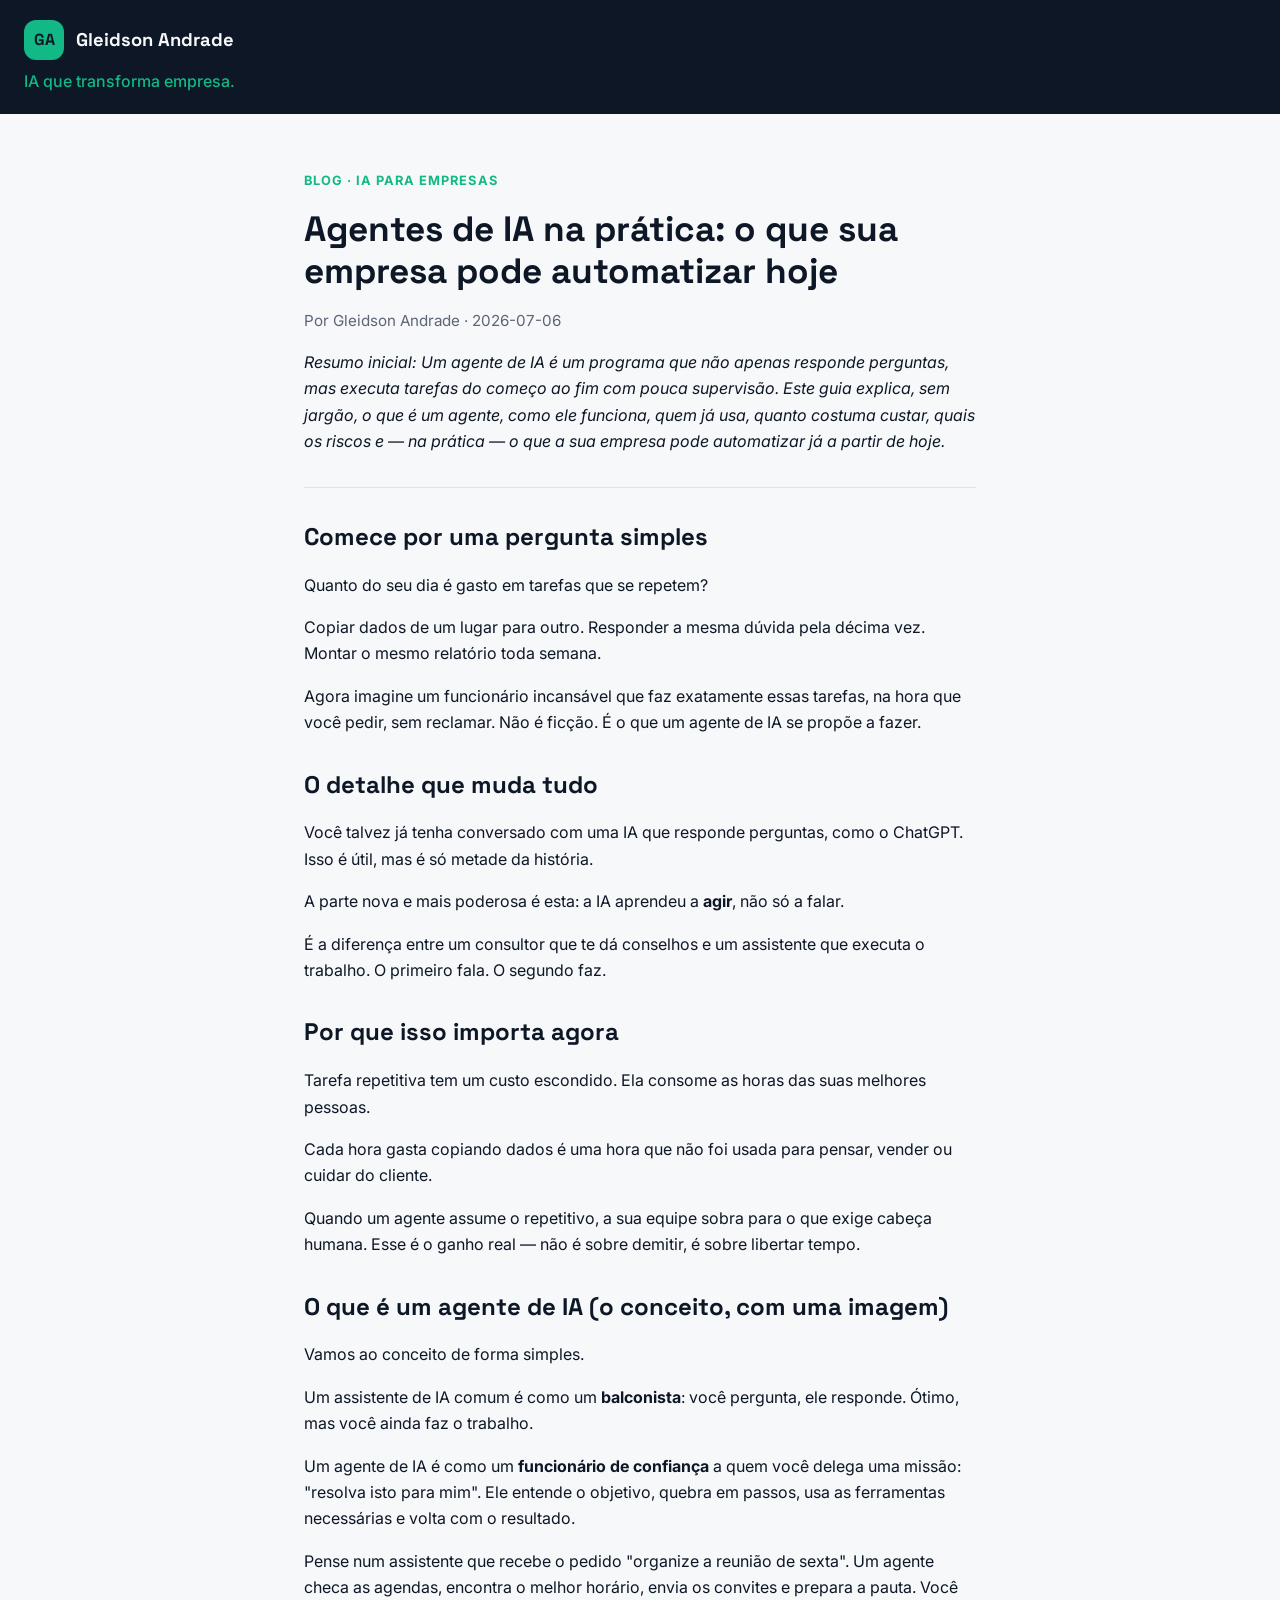
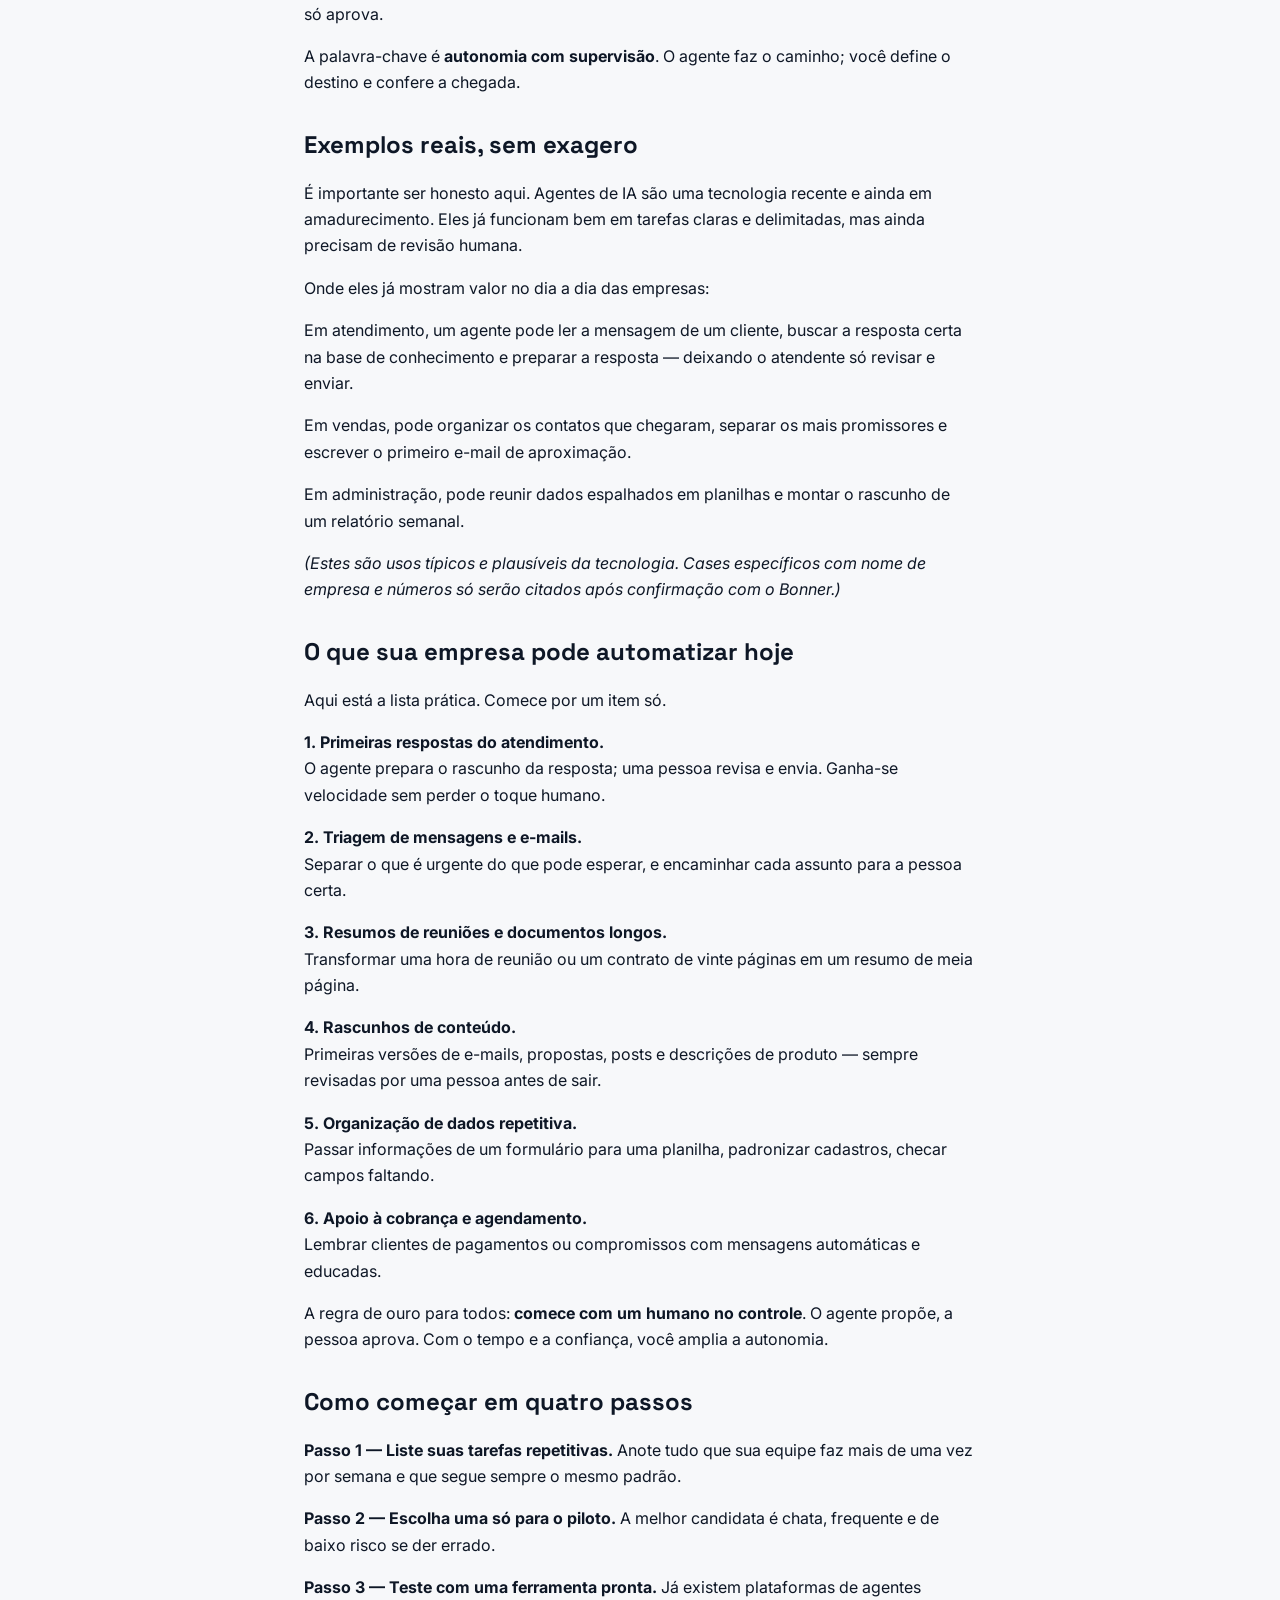
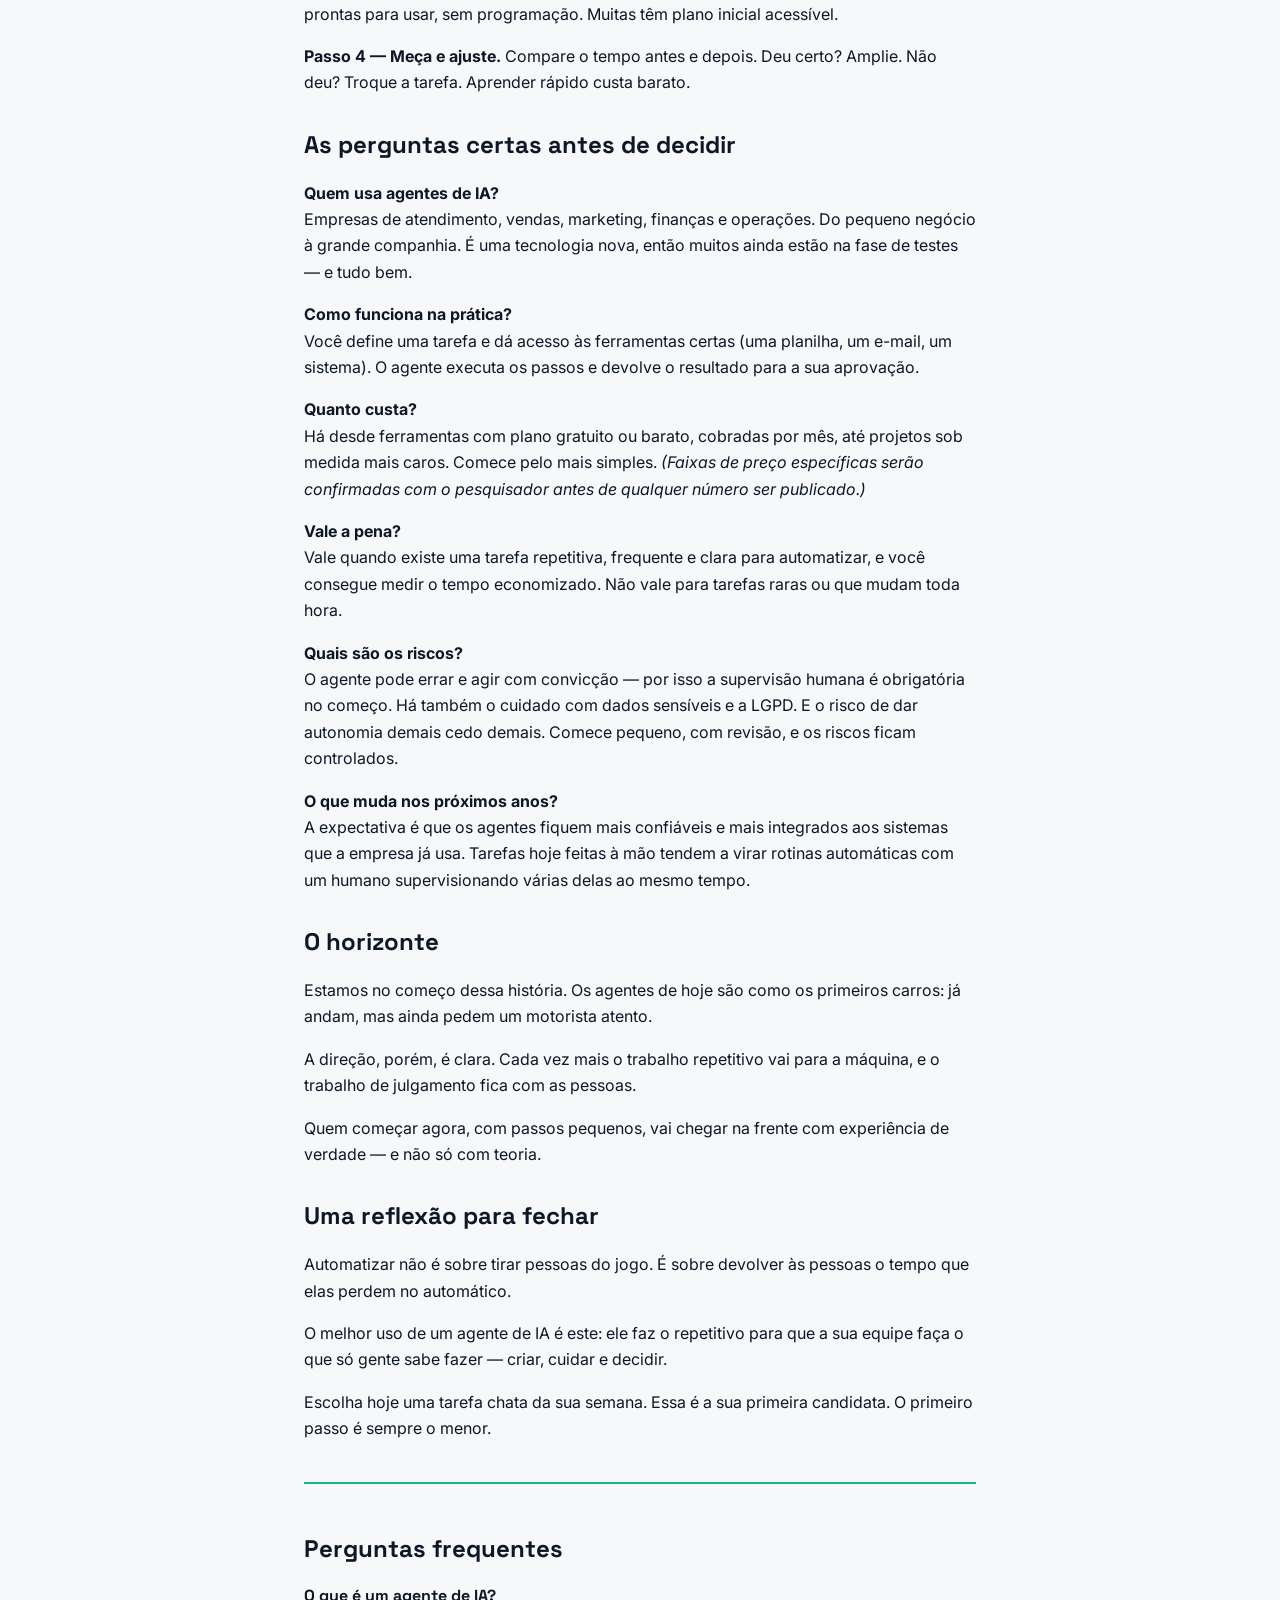
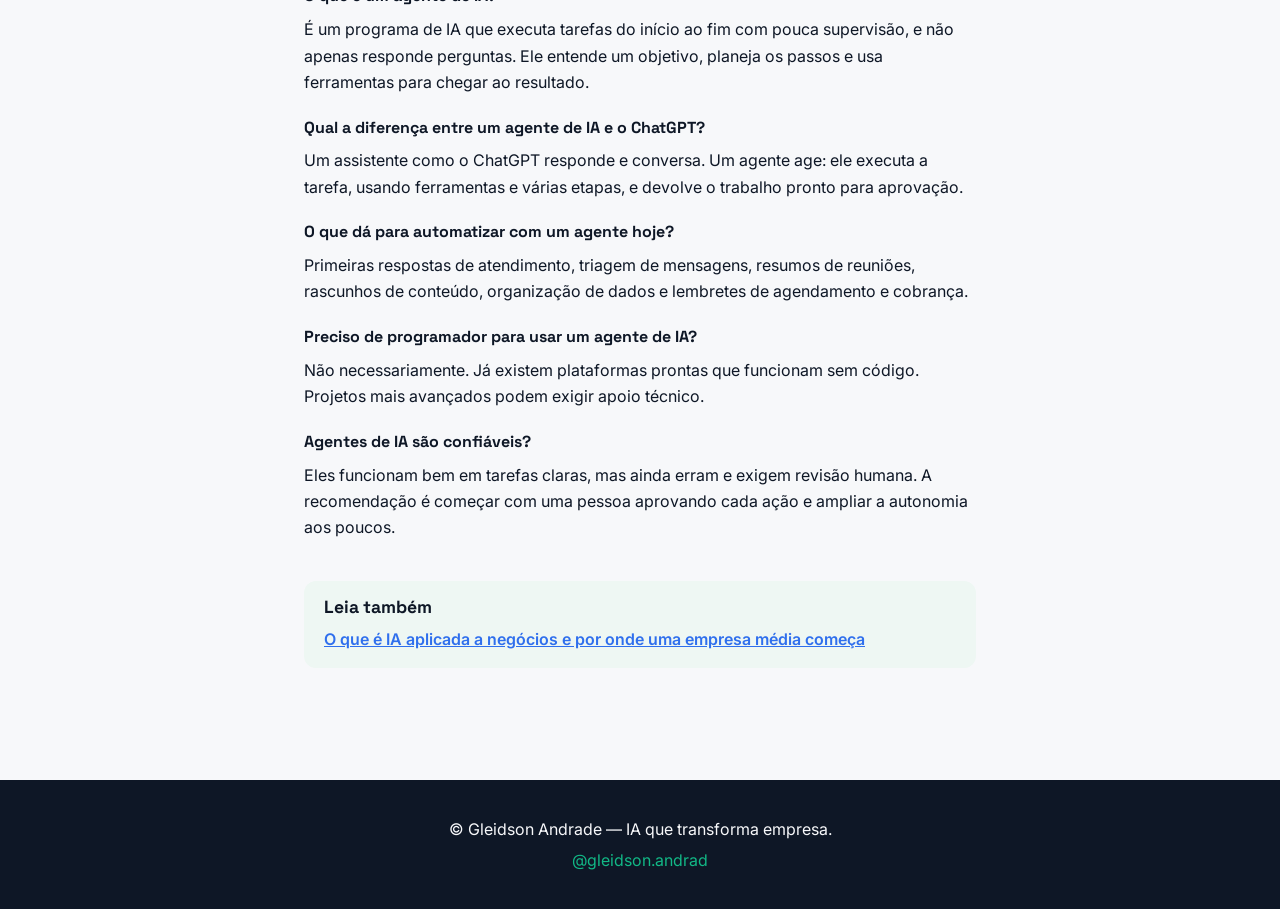
==== blog/agentes-de-ia-na-pratica/index.html @ 47689320 "deploy blog 2026-07-06T01:08:42.237Z" ====
<!doctype html>
<html lang="pt-BR">
  <head>
    <meta charset="utf-8" />
    <meta name="viewport" content="width=device-width, initial-scale=1" />
    <title>Agentes de IA na prática: o que sua empresa pode automatizar hoje</title>
    <meta name="description" content="Descubra, sem jargão, o que é um agente de IA, como funciona, quanto custa, quais os riscos e o que a sua empresa pode automatizar hoje — do atendimento à organização de dados." />
    <meta name="keywords" content="agentes de IA, automação com inteligência artificial, o que automatizar na empresa, agente de IA na prática, automação de atendimento" />
    <link rel="canonical" href="https://gleidsonandrade.github.io/blog/agentes-de-ia-na-pratica/" />
    <meta property="og:type" content="website" />
    <meta property="og:title" content="Agentes de IA na prática: o que sua empresa pode automatizar hoje" />
    <meta property="og:description" content="Descubra, sem jargão, o que é um agente de IA, como funciona, quanto custa, quais os riscos e o que a sua empresa pode automatizar hoje — do atendimento à organização de dados." />
    <meta property="og:url" content="https://gleidsonandrade.github.io/blog/agentes-de-ia-na-pratica/" />
    <meta name="twitter:card" content="summary_large_image" />
    <link rel="preconnect" href="https://fonts.googleapis.com" />
    <link rel="preconnect" href="https://fonts.gstatic.com" crossorigin />
    <link
      href="https://fonts.googleapis.com/css2?family=Inter:wght@400;500&family=Space+Grotesk:wght@500;700&display=swap"
      rel="stylesheet"
    />
    <link rel="stylesheet" href="https://gleidsonandrade.github.io/styles.css" />
    <script type="application/ld+json">
{
  "@context": "https://schema.org",
  "@graph": [
    {
      "@type": "Article",
      "headline": "Agentes de IA na prática: o que sua empresa pode automatizar hoje",
      "description": "Descubra, sem jargão, o que é um agente de IA, como funciona, quanto custa, quais os riscos e o que a sua empresa pode automatizar hoje — do atendimento à organização de dados.",
      "inLanguage": "pt-BR",
      "author": {
        "@type": "Person",
        "name": "Gleidson Andrade"
      },
      "publisher": {
        "@type": "Organization",
        "name": "Gleidson Andrade",
        "logo": {
          "@type": "ImageObject",
          "url": "https://gleidsonandrade.github.io/logo.svg"
        }
      },
      "about": "Agentes de Inteligência Artificial e automação",
      "keywords": "agentes de IA, automação com inteligência artificial, o que automatizar na empresa, agente de IA na prática, automação de atendimento",
      "mainEntityOfPage": {
        "@type": "WebPage",
        "@id": "https://gleidsonandrade.github.io/blog/agentes-de-ia-na-pratica/"
      },
      "url": "https://gleidsonandrade.github.io/blog/agentes-de-ia-na-pratica/",
      "datePublished": "2026-07-06",
      "dateModified": "2026-07-06"
    },
    {
      "@type": "FAQPage",
      "mainEntity": [
        {
          "@type": "Question",
          "name": "O que é um agente de IA?",
          "acceptedAnswer": {
            "@type": "Answer",
            "text": "É um programa de IA que executa tarefas do início ao fim com pouca supervisão, e não apenas responde perguntas. Ele entende um objetivo, planeja os passos e usa ferramentas para chegar ao resultado."
          }
        },
        {
          "@type": "Question",
          "name": "Qual a diferença entre um agente de IA e o ChatGPT?",
          "acceptedAnswer": {
            "@type": "Answer",
            "text": "Um assistente como o ChatGPT responde e conversa. Um agente age: ele executa a tarefa, usando ferramentas e várias etapas, e devolve o trabalho pronto para aprovação."
          }
        },
        {
          "@type": "Question",
          "name": "O que dá para automatizar com um agente hoje?",
          "acceptedAnswer": {
            "@type": "Answer",
            "text": "Primeiras respostas de atendimento, triagem de mensagens, resumos de reuniões, rascunhos de conteúdo, organização de dados e lembretes de agendamento e cobrança."
          }
        },
        {
          "@type": "Question",
          "name": "Preciso de programador para usar um agente de IA?",
          "acceptedAnswer": {
            "@type": "Answer",
            "text": "Não necessariamente. Já existem plataformas prontas que funcionam sem código. Projetos mais avançados podem exigir apoio técnico."
          }
        },
        {
          "@type": "Question",
          "name": "Agentes de IA são confiáveis?",
          "acceptedAnswer": {
            "@type": "Answer",
            "text": "Eles funcionam bem em tarefas claras, mas ainda erram e exigem revisão humana. A recomendação é começar com uma pessoa aprovando cada ação e ampliar a autonomia aos poucos."
          }
        }
      ]
    }
  ]
}
    </script>
  </head>
  <body>
    <header class="site-header">
      <a class="brand" href="https://gleidsonandrade.github.io/">
        <span class="brand-monogram">GA</span>
        <span class="brand-name">Gleidson Andrade</span>
      </a>
      <p class="brand-tagline">IA que transforma empresa.</p>
    </header>
    <main class="article">
      <article>
        <p class="eyebrow">Blog · IA para empresas</p>
        <h1>Agentes de IA na prática: o que sua empresa pode automatizar hoje</h1>
        <p class="byline">Por Gleidson Andrade ·
          <time datetime="2026-07-06">2026-07-06</time>
        </p>
        <p><em>Resumo inicial: Um agente de IA é um programa que não apenas responde perguntas, mas executa tarefas do começo ao fim com pouca supervisão. Este guia explica, sem jargão, o que é um agente, como ele funciona, quem já usa, quanto costuma custar, quais os riscos e — na prática — o que a sua empresa pode automatizar já a partir de hoje.</em></p>
        <hr />
        <h2>Comece por uma pergunta simples</h2>
        <p>Quanto do seu dia é gasto em tarefas que se repetem?</p>
        <p>Copiar dados de um lugar para outro. Responder a mesma dúvida pela décima vez. Montar o mesmo relatório toda semana.</p>
        <p>Agora imagine um funcionário incansável que faz exatamente essas tarefas, na hora que você pedir, sem reclamar. Não é ficção. É o que um agente de IA se propõe a fazer.</p>
        <h2>O detalhe que muda tudo</h2>
        <p>Você talvez já tenha conversado com uma IA que responde perguntas, como o ChatGPT. Isso é útil, mas é só metade da história.</p>
        <p>A parte nova e mais poderosa é esta: a IA aprendeu a <strong>agir</strong>, não só a falar.</p>
        <p>É a diferença entre um consultor que te dá conselhos e um assistente que executa o trabalho. O primeiro fala. O segundo faz.</p>
        <h2>Por que isso importa agora</h2>
        <p>Tarefa repetitiva tem um custo escondido. Ela consome as horas das suas melhores pessoas.</p>
        <p>Cada hora gasta copiando dados é uma hora que não foi usada para pensar, vender ou cuidar do cliente.</p>
        <p>Quando um agente assume o repetitivo, a sua equipe sobra para o que exige cabeça humana. Esse é o ganho real — não é sobre demitir, é sobre libertar tempo.</p>
        <h2>O que é um agente de IA (o conceito, com uma imagem)</h2>
        <p>Vamos ao conceito de forma simples.</p>
        <p>Um assistente de IA comum é como um <strong>balconista</strong>: você pergunta, ele responde. Ótimo, mas você ainda faz o trabalho.</p>
        <p>Um agente de IA é como um <strong>funcionário de confiança</strong> a quem você delega uma missão: &quot;resolva isto para mim&quot;. Ele entende o objetivo, quebra em passos, usa as ferramentas necessárias e volta com o resultado.</p>
        <p>Pense num assistente que recebe o pedido &quot;organize a reunião de sexta&quot;. Um agente checa as agendas, encontra o melhor horário, envia os convites e prepara a pauta. Você só aprova.</p>
        <p>A palavra-chave é <strong>autonomia com supervisão</strong>. O agente faz o caminho; você define o destino e confere a chegada.</p>
        <h2>Exemplos reais, sem exagero</h2>
        <p>É importante ser honesto aqui. Agentes de IA são uma tecnologia recente e ainda em amadurecimento. Eles já funcionam bem em tarefas claras e delimitadas, mas ainda precisam de revisão humana.</p>
        <p>Onde eles já mostram valor no dia a dia das empresas:</p>
        <p>Em atendimento, um agente pode ler a mensagem de um cliente, buscar a resposta certa na base de conhecimento e preparar a resposta — deixando o atendente só revisar e enviar.</p>
        <p>Em vendas, pode organizar os contatos que chegaram, separar os mais promissores e escrever o primeiro e-mail de aproximação.</p>
        <p>Em administração, pode reunir dados espalhados em planilhas e montar o rascunho de um relatório semanal.</p>
        <p><em>(Estes são usos típicos e plausíveis da tecnologia. Cases específicos com nome de empresa e números só serão citados após confirmação com o Bonner.)</em></p>
        <h2>O que sua empresa pode automatizar hoje</h2>
        <p>Aqui está a lista prática. Comece por um item só.</p>
        <p><strong>1. Primeiras respostas do atendimento.</strong><br />
        O agente prepara o rascunho da resposta; uma pessoa revisa e envia. Ganha-se velocidade sem perder o toque humano.</p>
        <p><strong>2. Triagem de mensagens e e-mails.</strong><br />
        Separar o que é urgente do que pode esperar, e encaminhar cada assunto para a pessoa certa.</p>
        <p><strong>3. Resumos de reuniões e documentos longos.</strong><br />
        Transformar uma hora de reunião ou um contrato de vinte páginas em um resumo de meia página.</p>
        <p><strong>4. Rascunhos de conteúdo.</strong><br />
        Primeiras versões de e-mails, propostas, posts e descrições de produto — sempre revisadas por uma pessoa antes de sair.</p>
        <p><strong>5. Organização de dados repetitiva.</strong><br />
        Passar informações de um formulário para uma planilha, padronizar cadastros, checar campos faltando.</p>
        <p><strong>6. Apoio à cobrança e agendamento.</strong><br />
        Lembrar clientes de pagamentos ou compromissos com mensagens automáticas e educadas.</p>
        <p>A regra de ouro para todos: <strong>comece com um humano no controle</strong>. O agente propõe, a pessoa aprova. Com o tempo e a confiança, você amplia a autonomia.</p>
        <h2>Como começar em quatro passos</h2>
        <p><strong>Passo 1 — Liste suas tarefas repetitivas.</strong> Anote tudo que sua equipe faz mais de uma vez por semana e que segue sempre o mesmo padrão.</p>
        <p><strong>Passo 2 — Escolha uma só para o piloto.</strong> A melhor candidata é chata, frequente e de baixo risco se der errado.</p>
        <p><strong>Passo 3 — Teste com uma ferramenta pronta.</strong> Já existem plataformas de agentes prontas para usar, sem programação. Muitas têm plano inicial acessível.</p>
        <p><strong>Passo 4 — Meça e ajuste.</strong> Compare o tempo antes e depois. Deu certo? Amplie. Não deu? Troque a tarefa. Aprender rápido custa barato.</p>
        <h2>As perguntas certas antes de decidir</h2>
        <p><strong>Quem usa agentes de IA?</strong><br />
        Empresas de atendimento, vendas, marketing, finanças e operações. Do pequeno negócio à grande companhia. É uma tecnologia nova, então muitos ainda estão na fase de testes — e tudo bem.</p>
        <p><strong>Como funciona na prática?</strong><br />
        Você define uma tarefa e dá acesso às ferramentas certas (uma planilha, um e-mail, um sistema). O agente executa os passos e devolve o resultado para a sua aprovação.</p>
        <p><strong>Quanto custa?</strong><br />
        Há desde ferramentas com plano gratuito ou barato, cobradas por mês, até projetos sob medida mais caros. Comece pelo mais simples. <em>(Faixas de preço específicas serão confirmadas com o pesquisador antes de qualquer número ser publicado.)</em></p>
        <p><strong>Vale a pena?</strong><br />
        Vale quando existe uma tarefa repetitiva, frequente e clara para automatizar, e você consegue medir o tempo economizado. Não vale para tarefas raras ou que mudam toda hora.</p>
        <p><strong>Quais são os riscos?</strong><br />
        O agente pode errar e agir com convicção — por isso a supervisão humana é obrigatória no começo. Há também o cuidado com dados sensíveis e a LGPD. E o risco de dar autonomia demais cedo demais. Comece pequeno, com revisão, e os riscos ficam controlados.</p>
        <p><strong>O que muda nos próximos anos?</strong><br />
        A expectativa é que os agentes fiquem mais confiáveis e mais integrados aos sistemas que a empresa já usa. Tarefas hoje feitas à mão tendem a virar rotinas automáticas com um humano supervisionando várias delas ao mesmo tempo.</p>
        <h2>O horizonte</h2>
        <p>Estamos no começo dessa história. Os agentes de hoje são como os primeiros carros: já andam, mas ainda pedem um motorista atento.</p>
        <p>A direção, porém, é clara. Cada vez mais o trabalho repetitivo vai para a máquina, e o trabalho de julgamento fica com as pessoas.</p>
        <p>Quem começar agora, com passos pequenos, vai chegar na frente com experiência de verdade — e não só com teoria.</p>
        <h2>Uma reflexão para fechar</h2>
        <p>Automatizar não é sobre tirar pessoas do jogo. É sobre devolver às pessoas o tempo que elas perdem no automático.</p>
        <p>O melhor uso de um agente de IA é este: ele faz o repetitivo para que a sua equipe faça o que só gente sabe fazer — criar, cuidar e decidir.</p>
        <p>Escolha hoje uma tarefa chata da sua semana. Essa é a sua primeira candidata. O primeiro passo é sempre o menor.</p>

        <section class="faq" aria-labelledby="faq-title">
          <h2 id="faq-title">Perguntas frequentes</h2>
          <dl>
            <dt>O que é um agente de IA?</dt>
            <dd>É um programa de IA que executa tarefas do início ao fim com pouca supervisão, e não apenas responde perguntas. Ele entende um objetivo, planeja os passos e usa ferramentas para chegar ao resultado.</dd>
            <dt>Qual a diferença entre um agente de IA e o ChatGPT?</dt>
            <dd>Um assistente como o ChatGPT responde e conversa. Um agente age: ele executa a tarefa, usando ferramentas e várias etapas, e devolve o trabalho pronto para aprovação.</dd>
            <dt>O que dá para automatizar com um agente hoje?</dt>
            <dd>Primeiras respostas de atendimento, triagem de mensagens, resumos de reuniões, rascunhos de conteúdo, organização de dados e lembretes de agendamento e cobrança.</dd>
            <dt>Preciso de programador para usar um agente de IA?</dt>
            <dd>Não necessariamente. Já existem plataformas prontas que funcionam sem código. Projetos mais avançados podem exigir apoio técnico.</dd>
            <dt>Agentes de IA são confiáveis?</dt>
            <dd>Eles funcionam bem em tarefas claras, mas ainda erram e exigem revisão humana. A recomendação é começar com uma pessoa aprovando cada ação e ampliar a autonomia aos poucos.</dd>
          </dl>
        </section>

        <aside class="related">
          <h2>Leia também</h2>
          <a class="related-link" href="https://gleidsonandrade.github.io/blog/o-que-e-ia-aplicada-a-negocios/">O que é IA aplicada a negócios e por onde uma empresa média começa</a>
        </aside>
      </article>
    </main>
    <footer class="site-footer">
      <p>© Gleidson Andrade — IA que transforma empresa.</p>
      <p class="handle">@gleidson.andrad</p>
    </footer>
  </body>
</html>
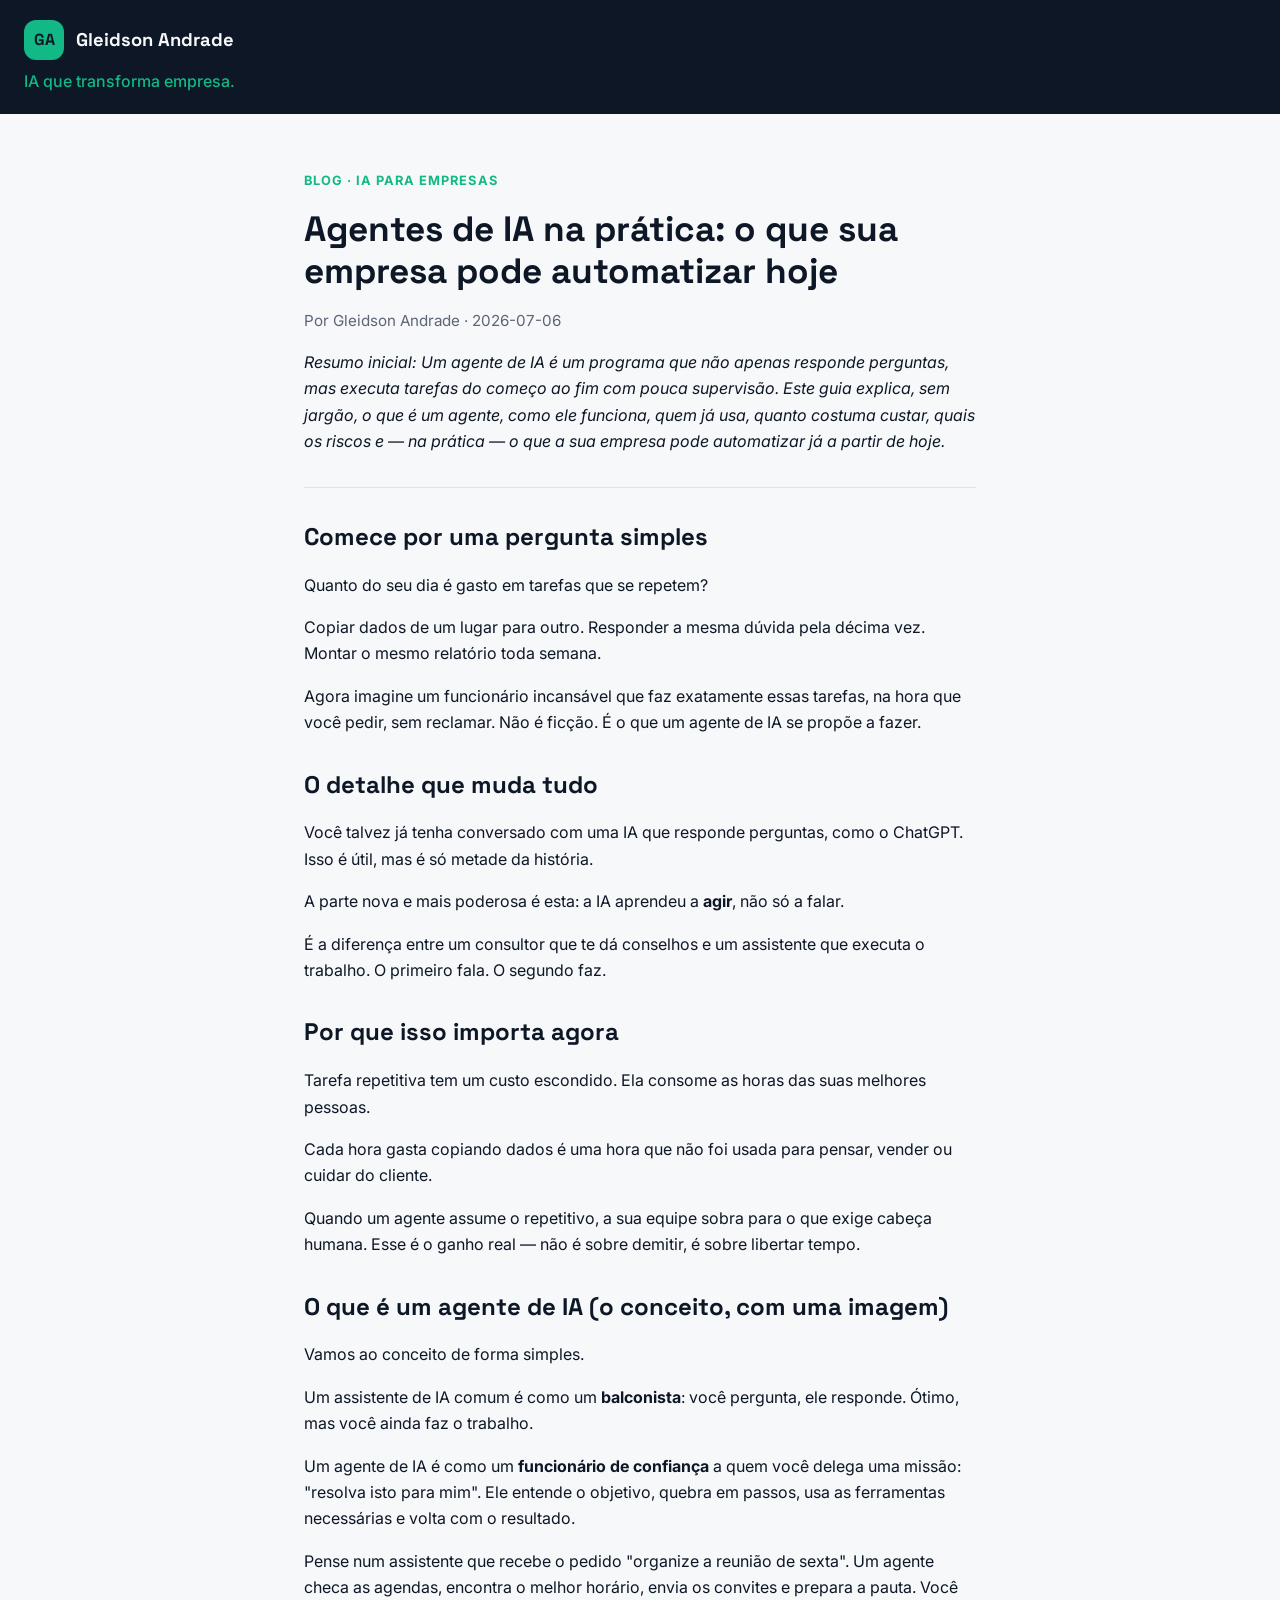
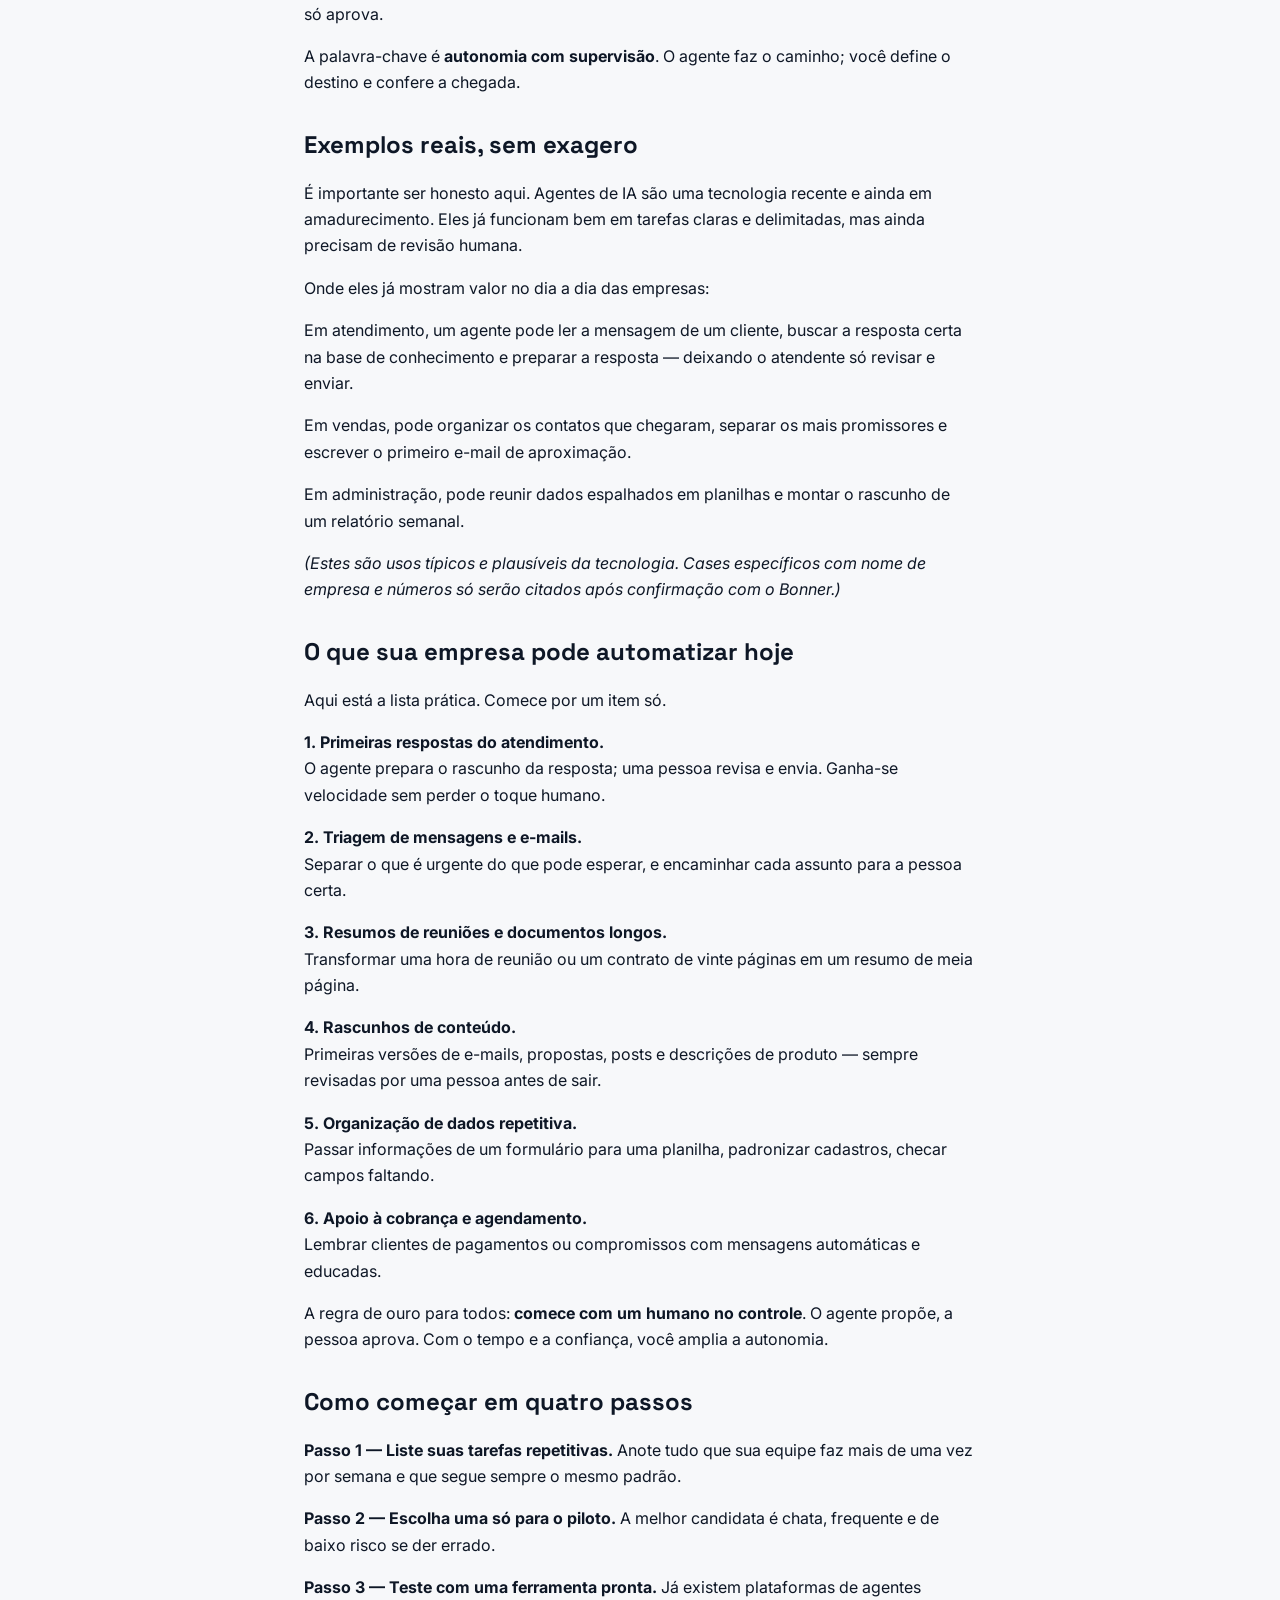
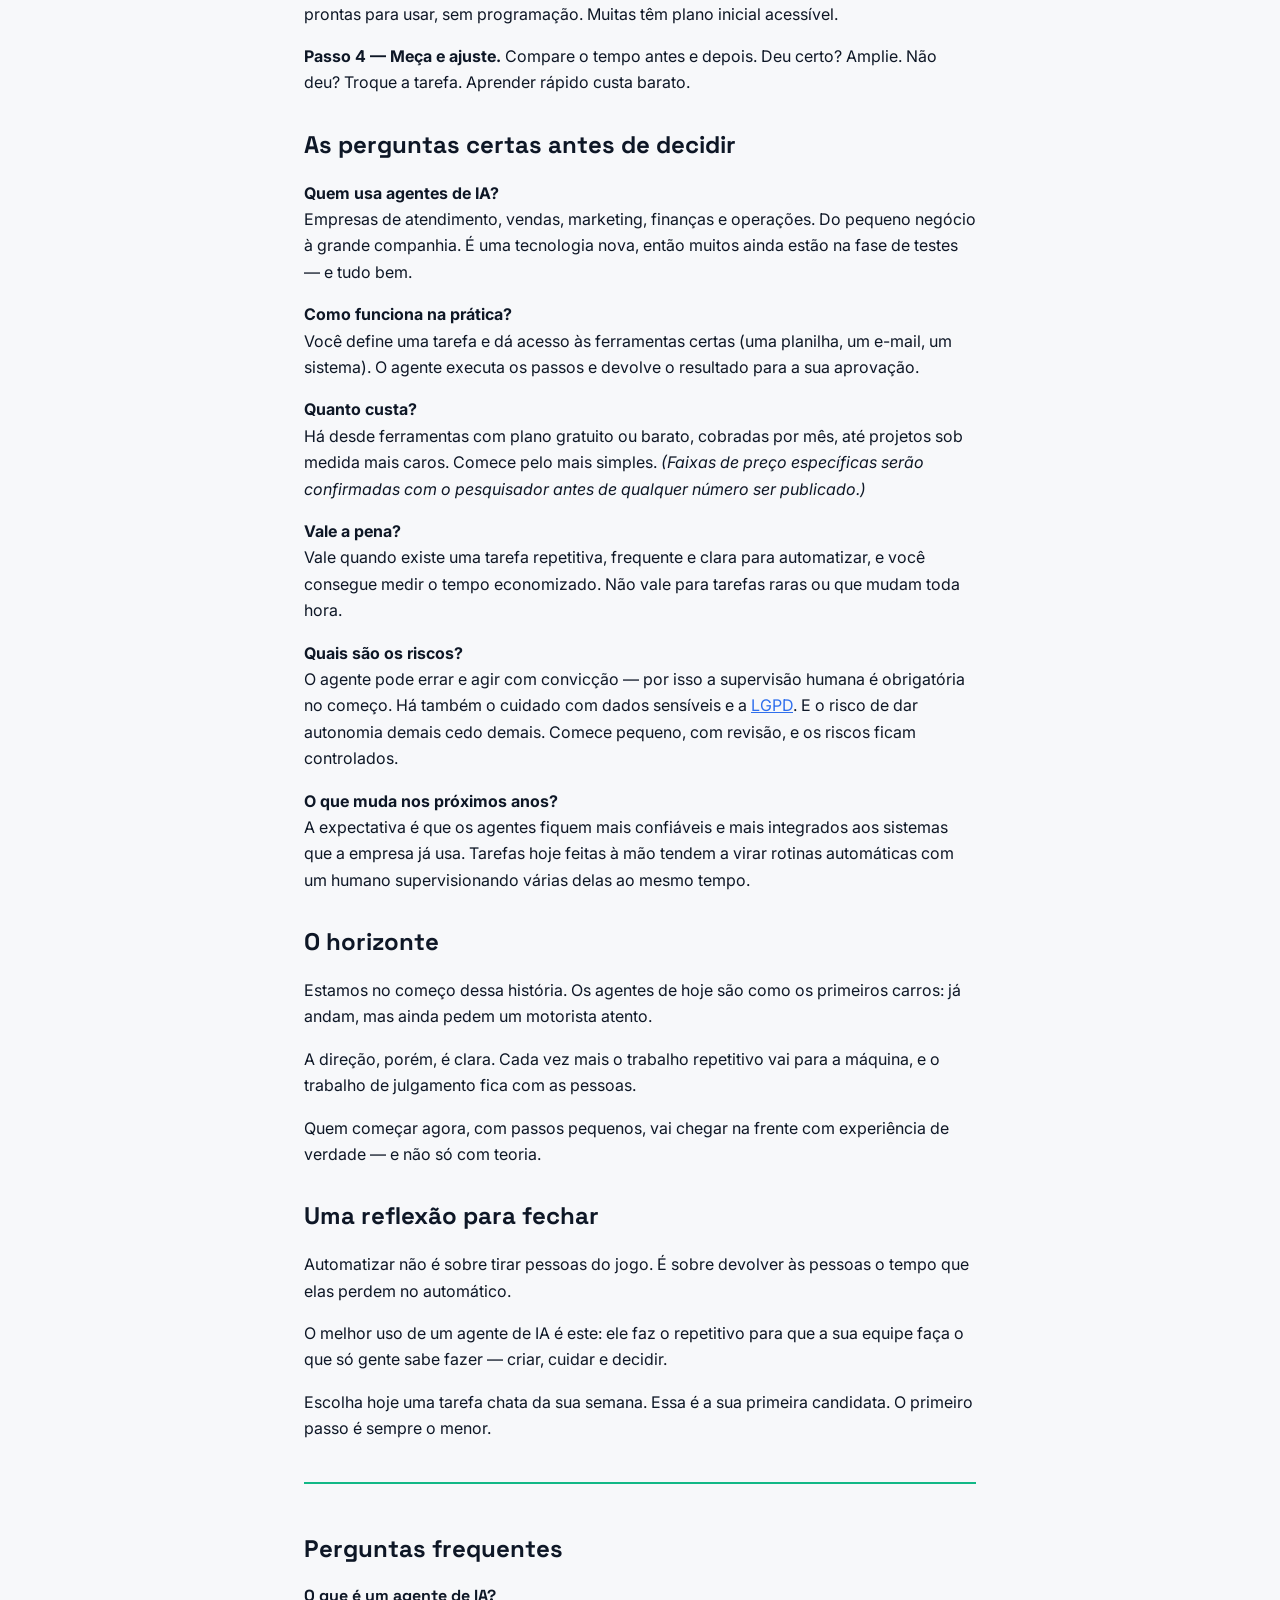
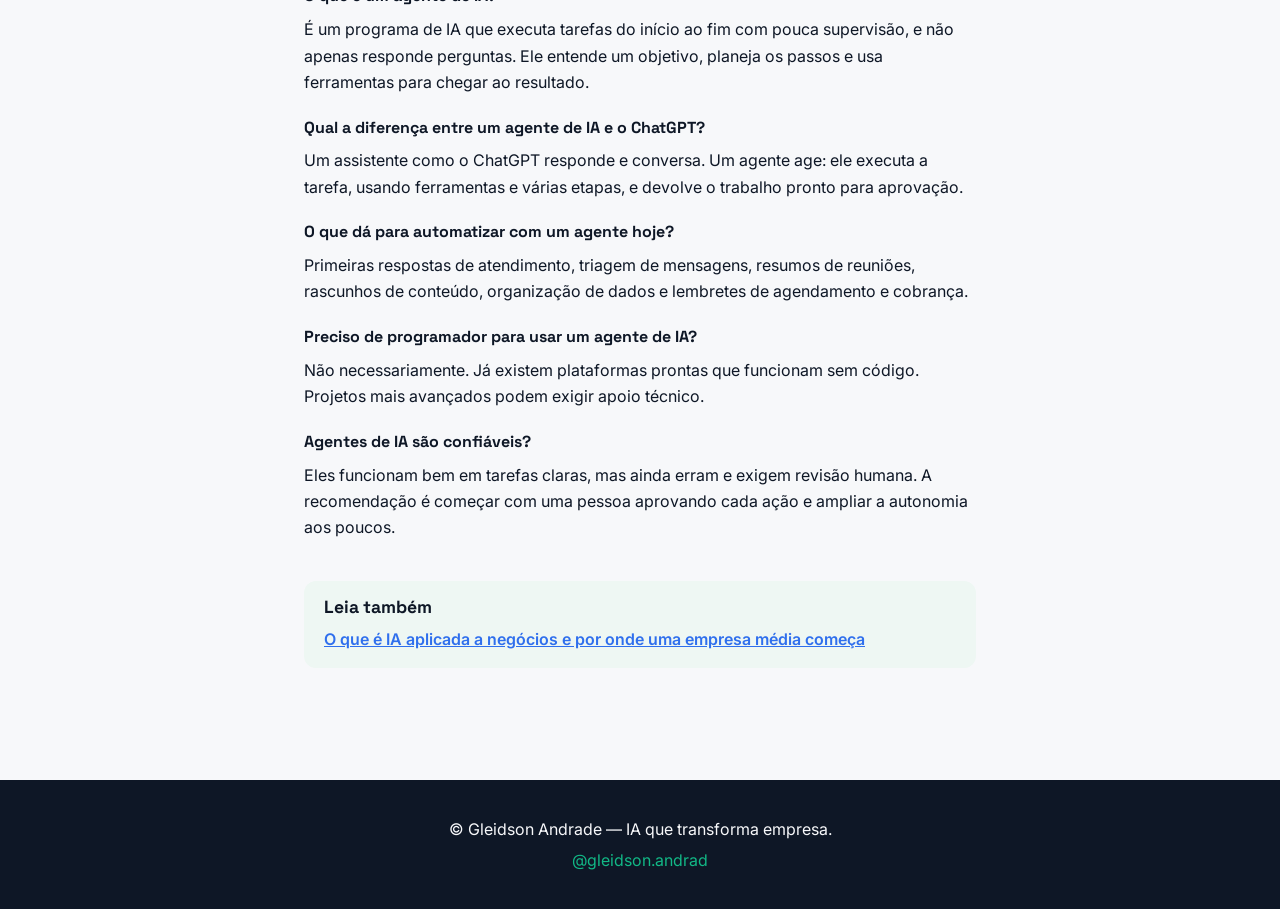
==== commit 76d64b98: "deploy blog 2026-07-06T01:26:42.212Z" ====
--- a/blog/agentes-de-ia-na-pratica/index.html
+++ b/blog/agentes-de-ia-na-pratica/index.html
@@ -171,7 +171,7 @@
         <p><strong>Vale a pena?</strong><br />
         Vale quando existe uma tarefa repetitiva, frequente e clara para automatizar, e você consegue medir o tempo economizado. Não vale para tarefas raras ou que mudam toda hora.</p>
         <p><strong>Quais são os riscos?</strong><br />
-        O agente pode errar e agir com convicção — por isso a supervisão humana é obrigatória no começo. Há também o cuidado com dados sensíveis e a LGPD. E o risco de dar autonomia demais cedo demais. Comece pequeno, com revisão, e os riscos ficam controlados.</p>
+        O agente pode errar e agir com convicção — por isso a supervisão humana é obrigatória no começo. Há também o cuidado com dados sensíveis e a <a href="https://www.gov.br/anpd/pt-br" target="_blank" rel="noopener noreferrer">LGPD</a>. E o risco de dar autonomia demais cedo demais. Comece pequeno, com revisão, e os riscos ficam controlados.</p>
         <p><strong>O que muda nos próximos anos?</strong><br />
         A expectativa é que os agentes fiquem mais confiáveis e mais integrados aos sistemas que a empresa já usa. Tarefas hoje feitas à mão tendem a virar rotinas automáticas com um humano supervisionando várias delas ao mesmo tempo.</p>
         <h2>O horizonte</h2>
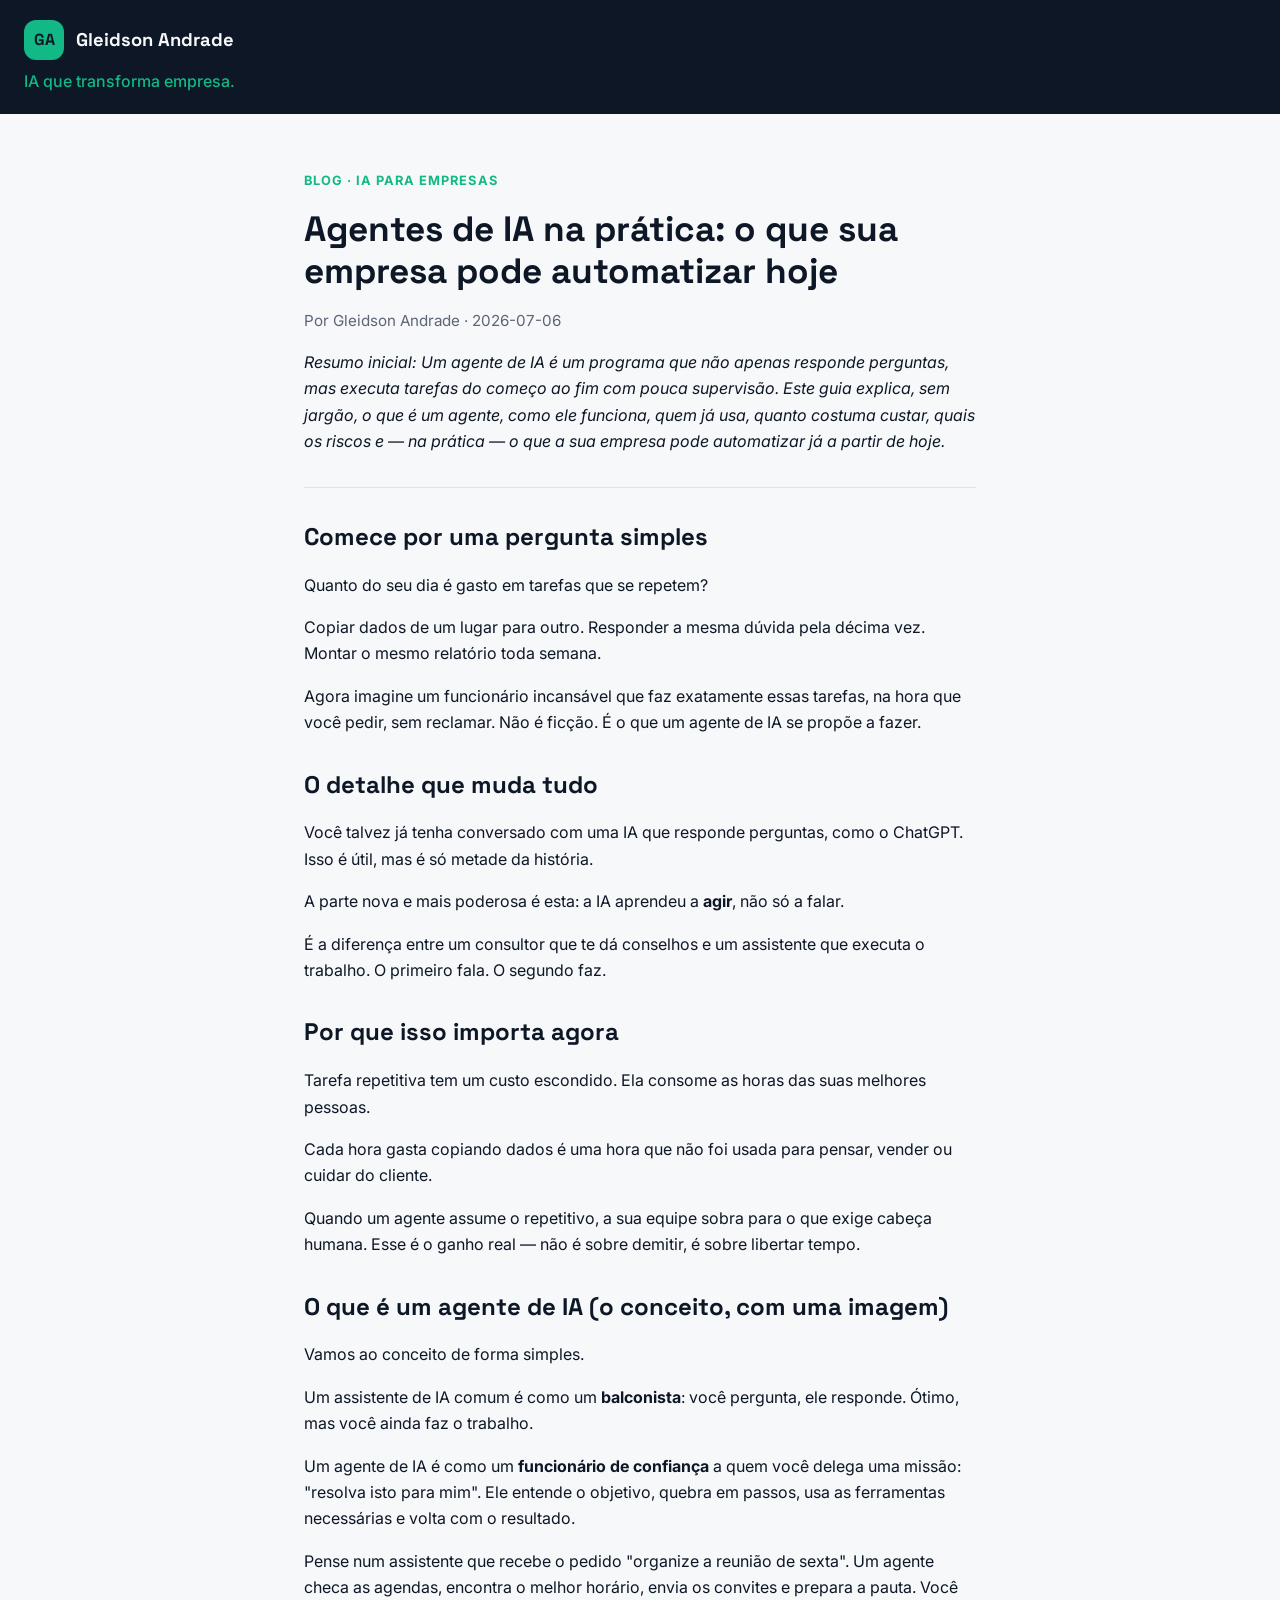
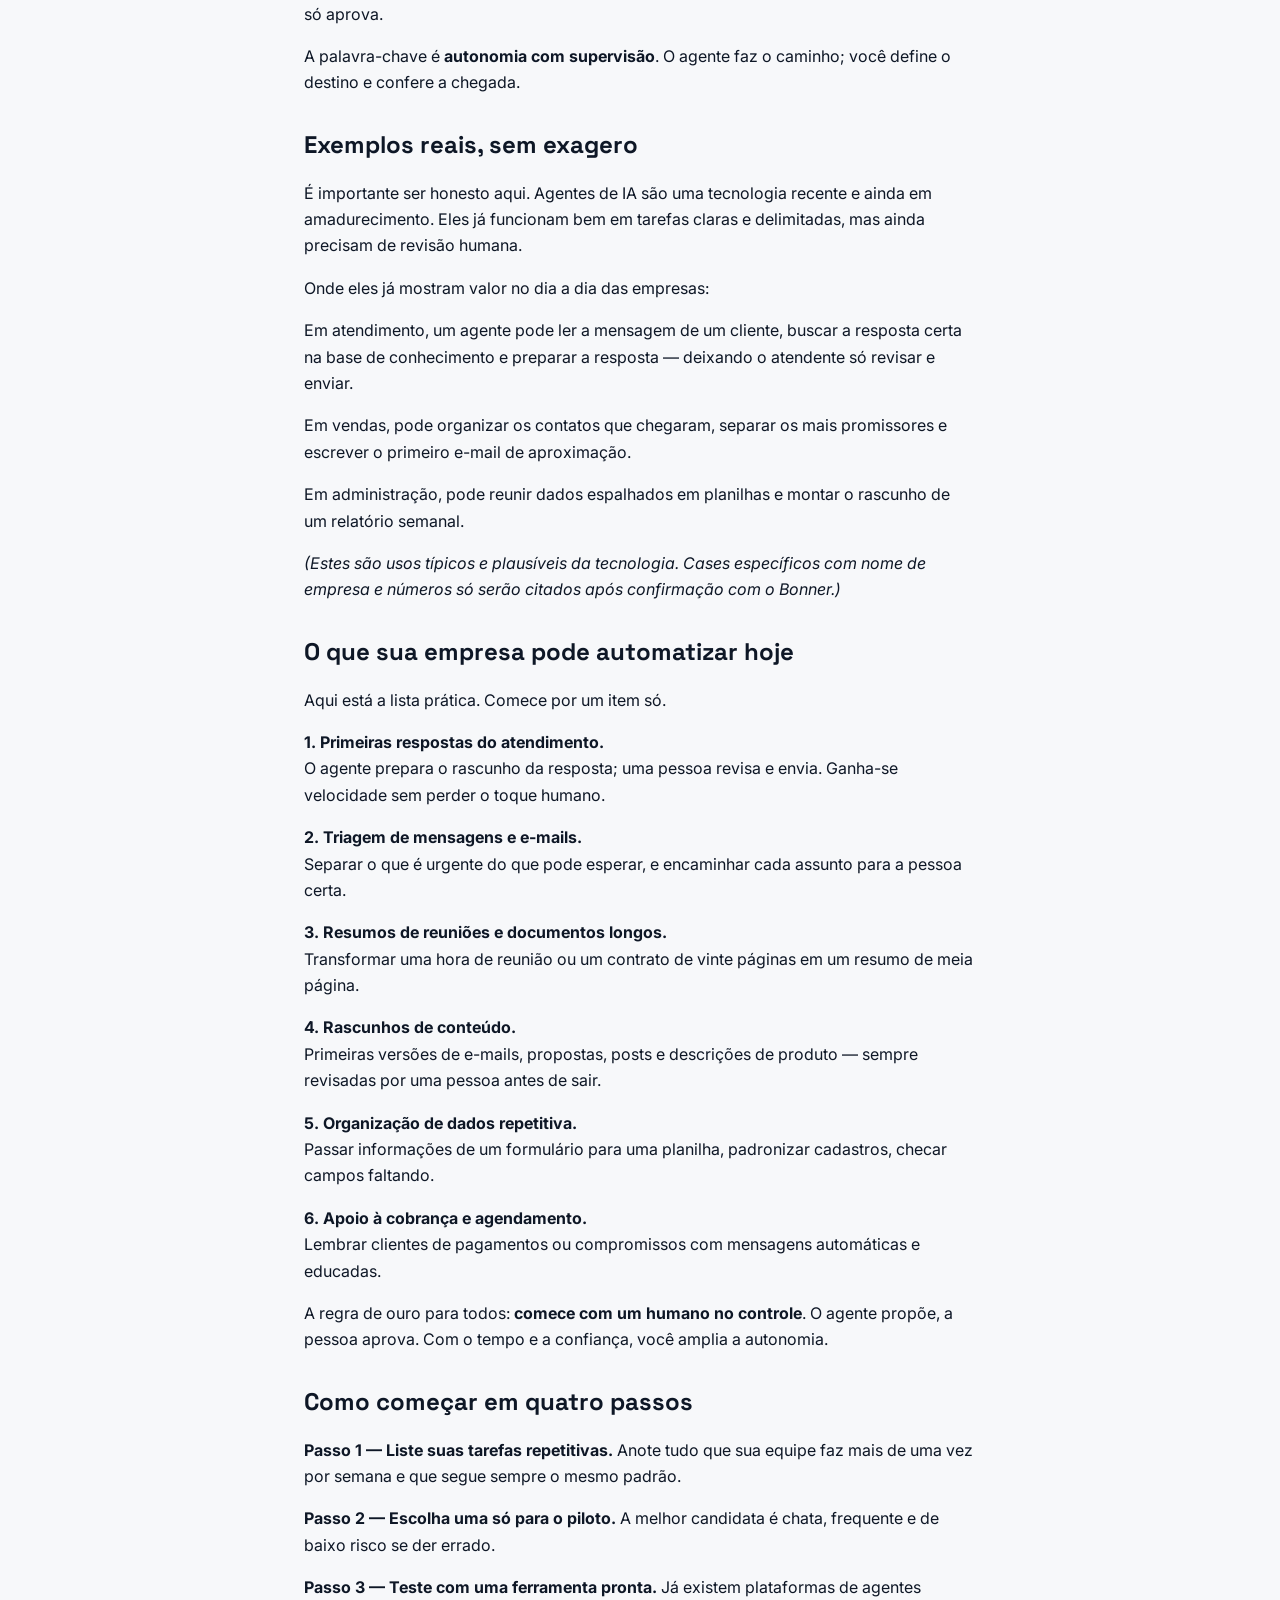
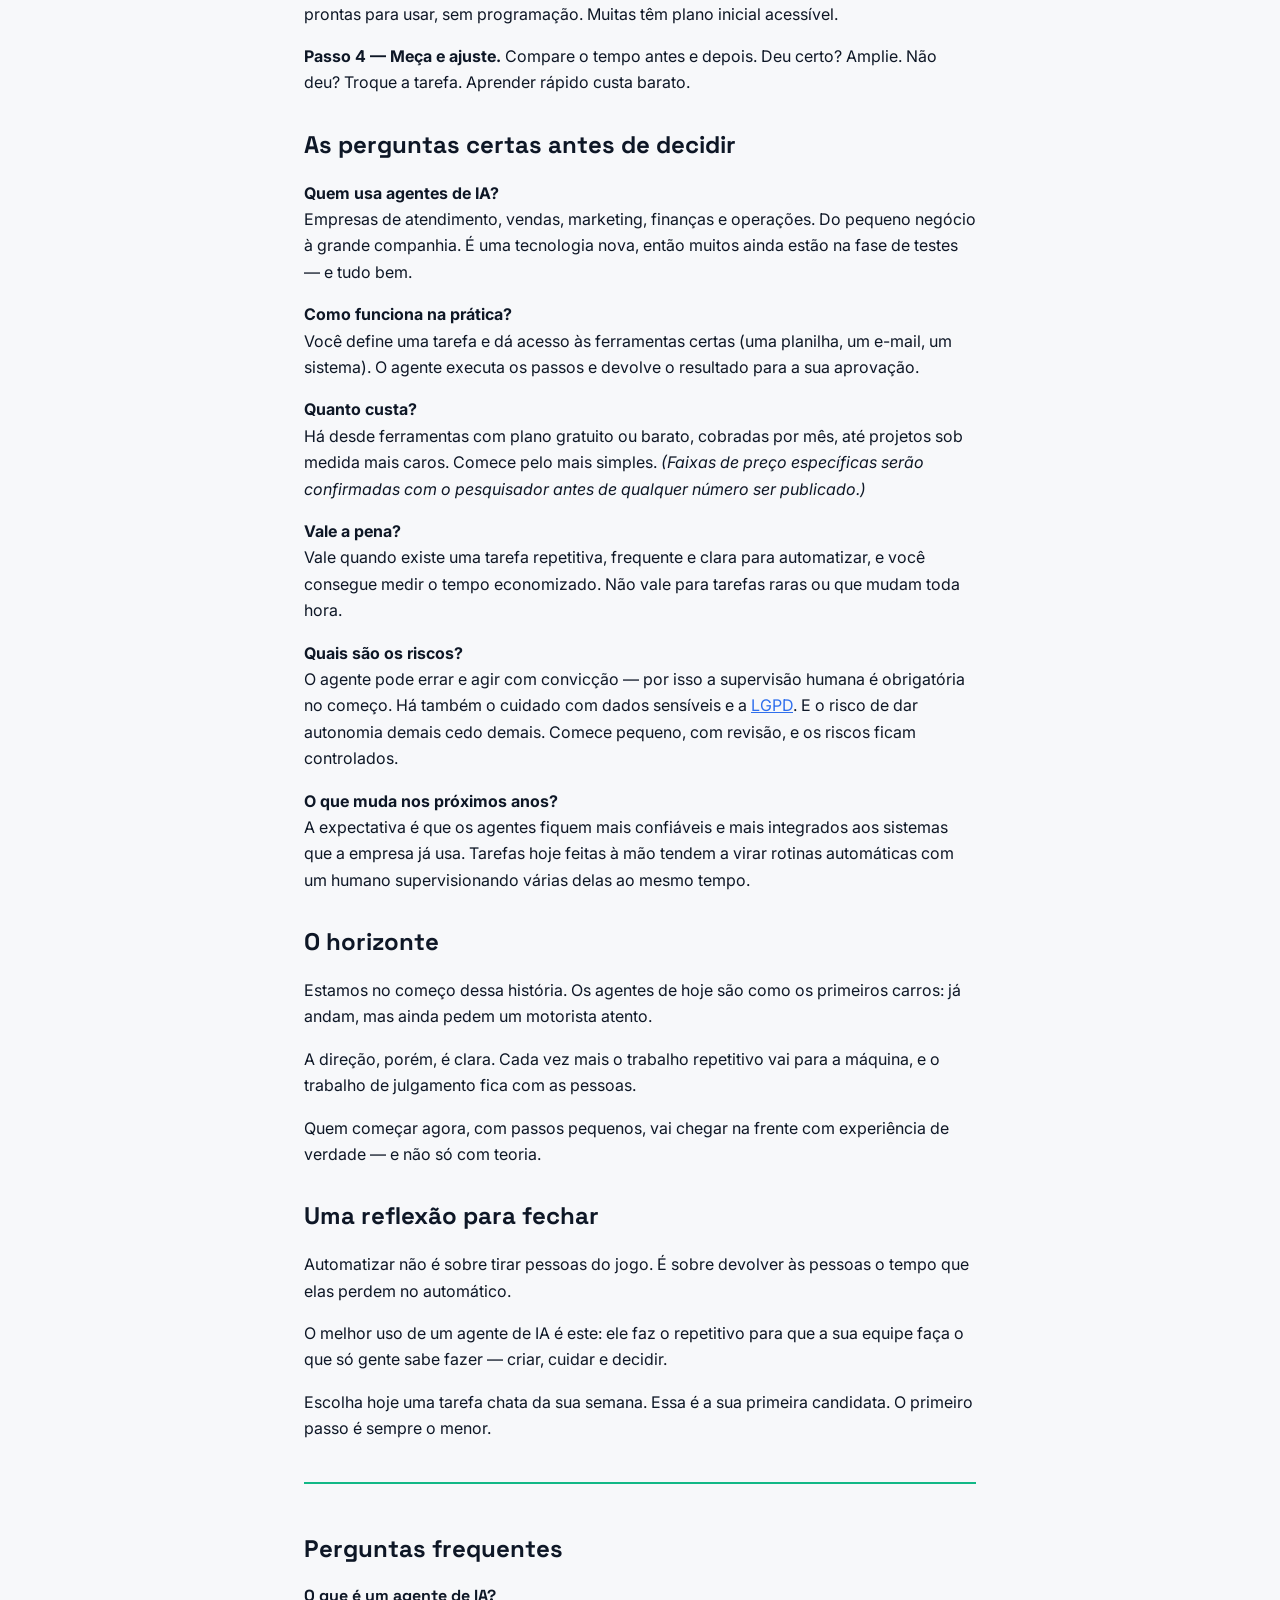
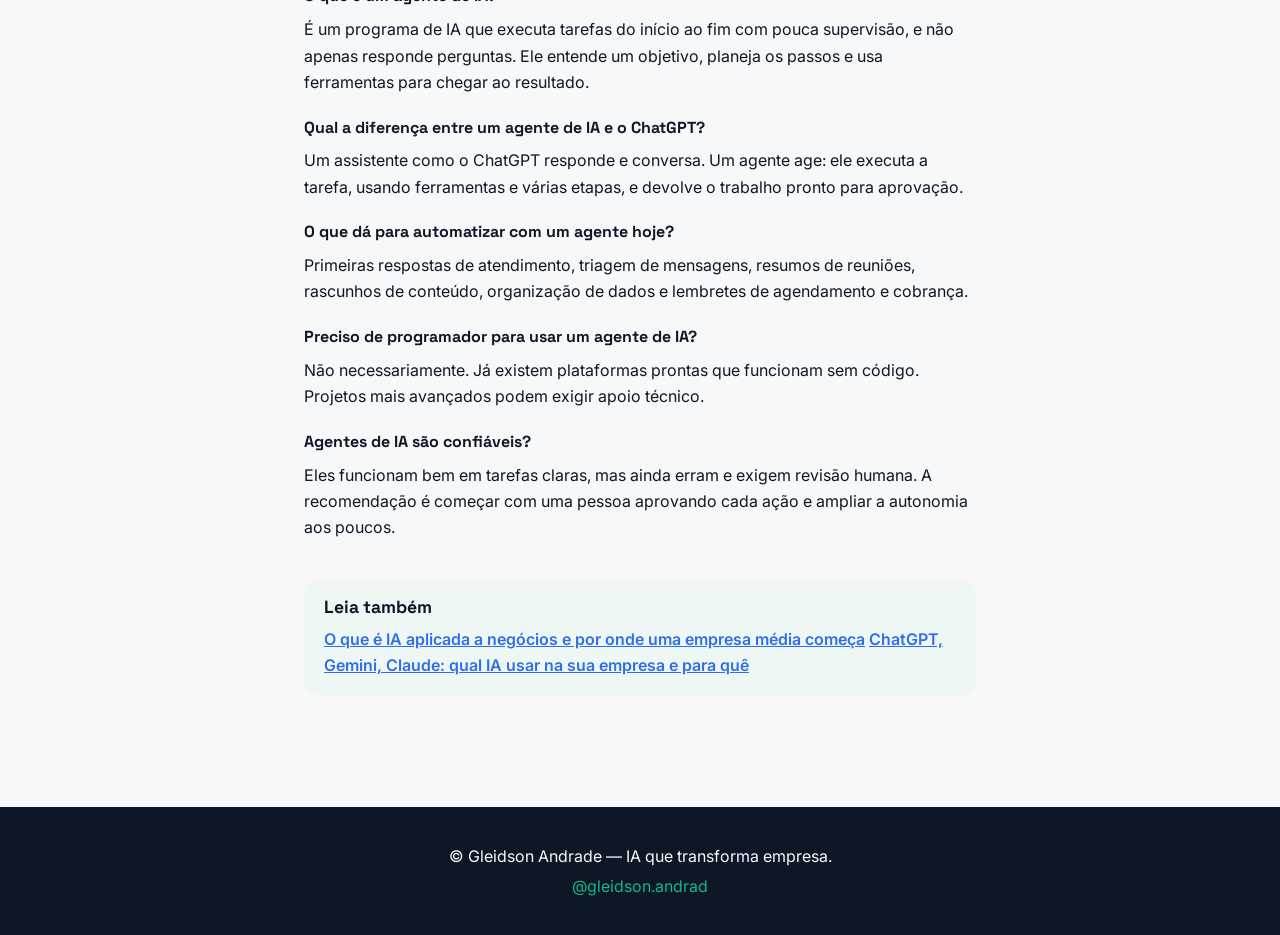
==== commit 4a6fcd32: "deploy blog 2026-07-06T19:57:52.193Z" ====
--- a/blog/agentes-de-ia-na-pratica/index.html
+++ b/blog/agentes-de-ia-na-pratica/index.html
@@ -202,6 +202,7 @@
         <aside class="related">
           <h2>Leia também</h2>
           <a class="related-link" href="https://gleidsonandrade.github.io/blog/o-que-e-ia-aplicada-a-negocios/">O que é IA aplicada a negócios e por onde uma empresa média começa</a>
+          <a class="related-link" href="https://gleidsonandrade.github.io/blog/qual-ia-usar-chatgpt-gemini-claude/">ChatGPT, Gemini, Claude: qual IA usar na sua empresa e para quê</a>
         </aside>
       </article>
     </main>
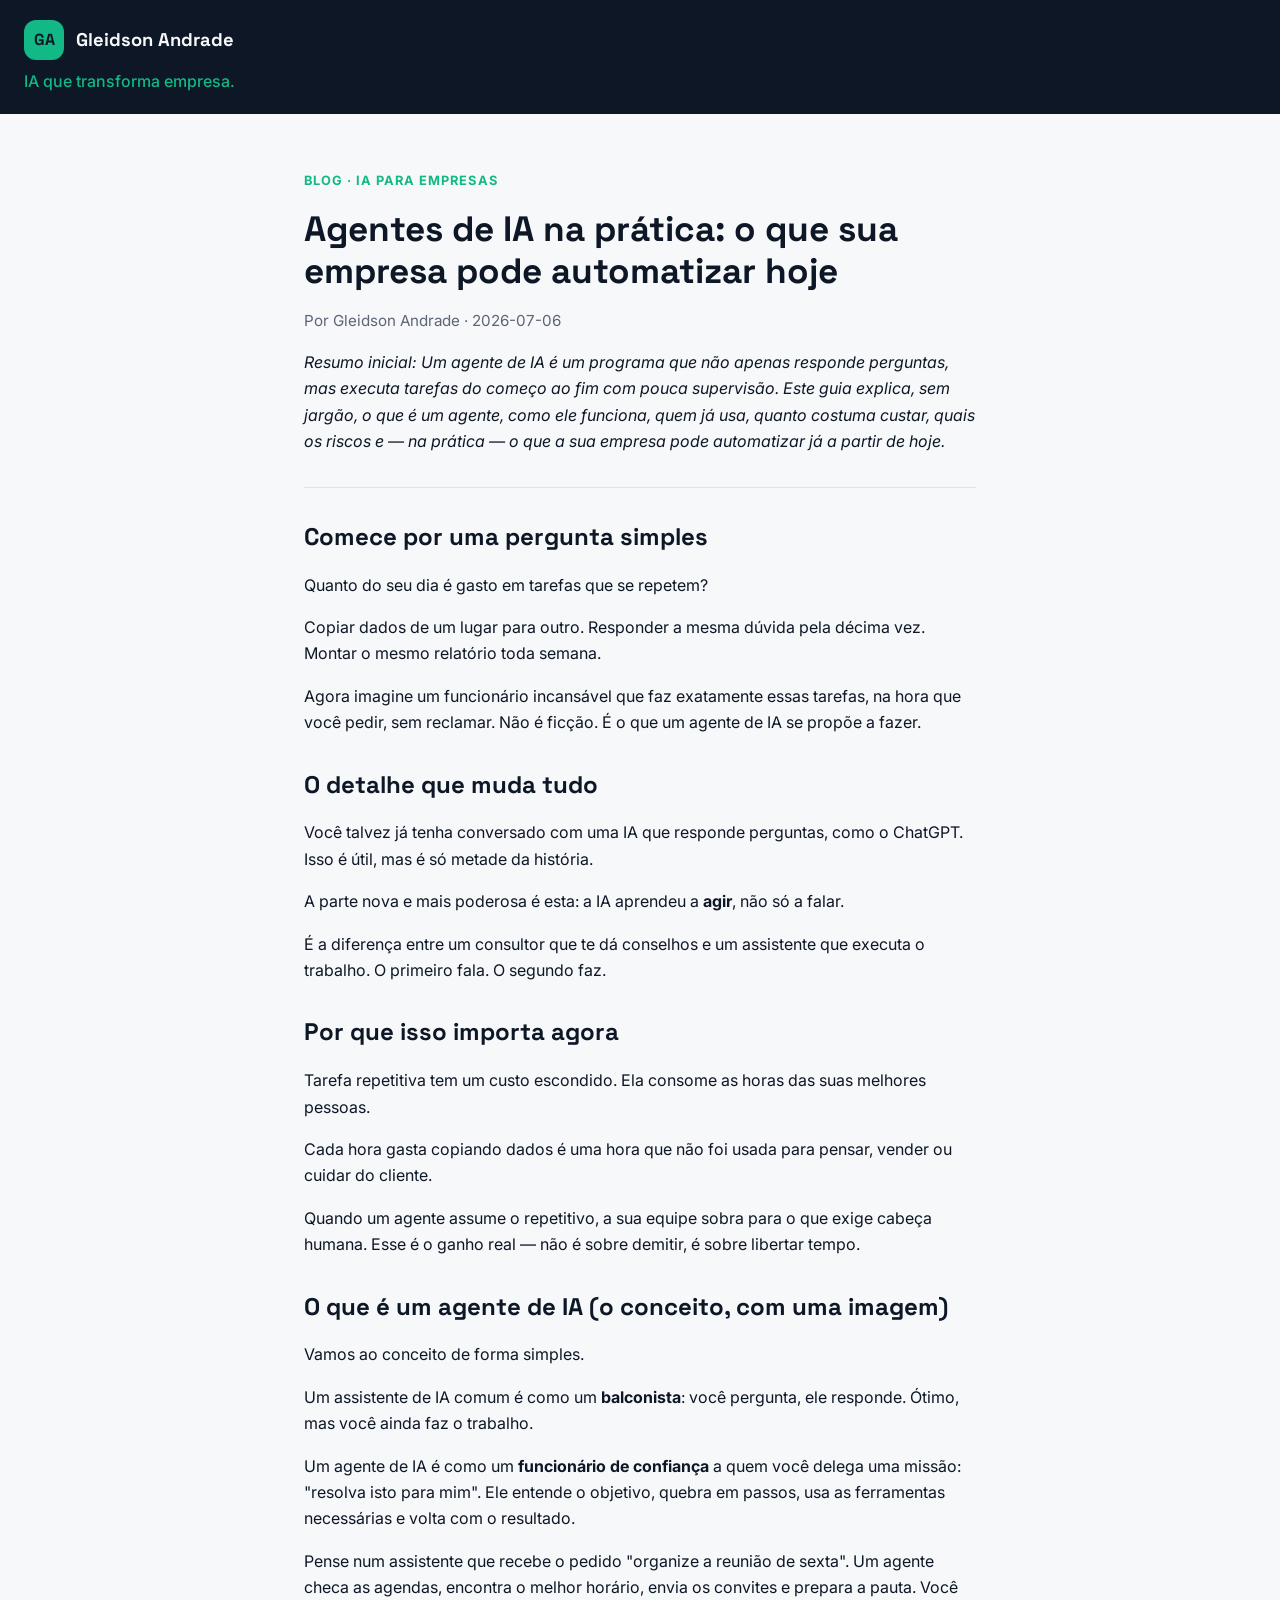
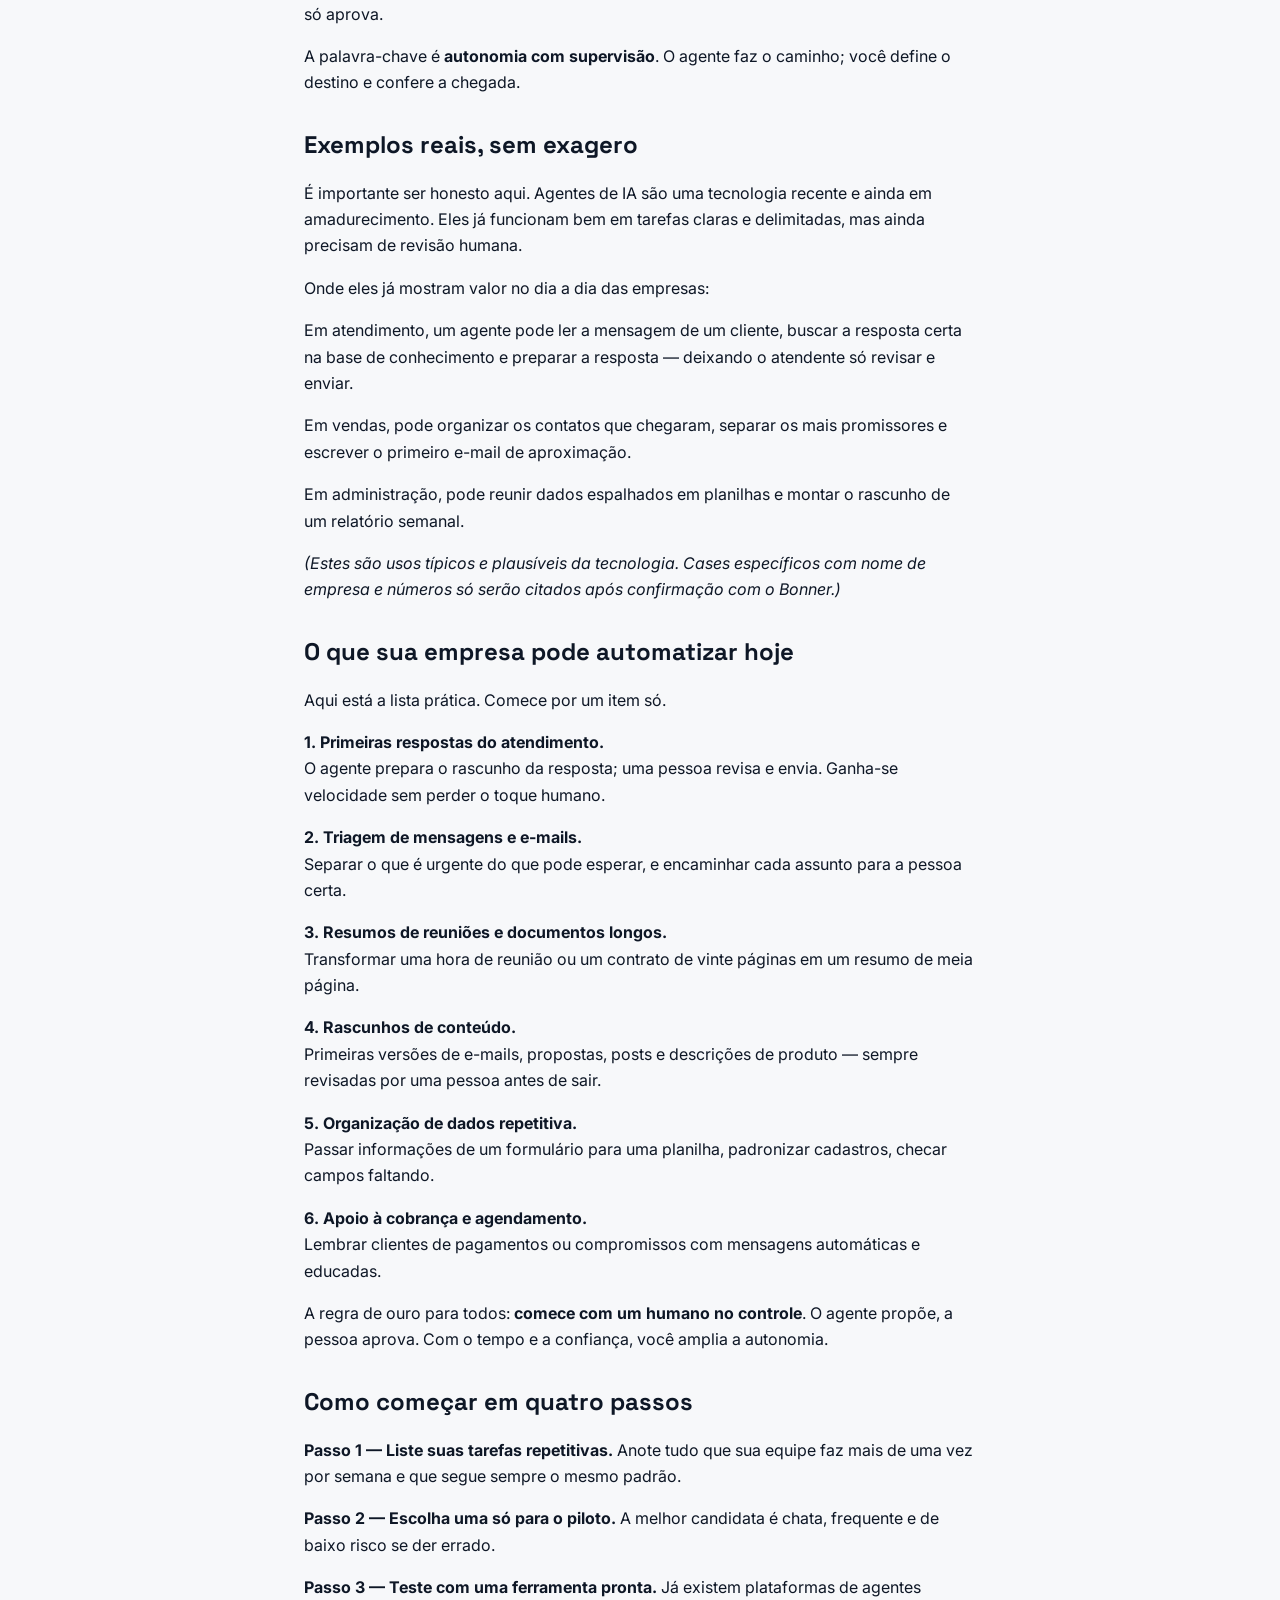
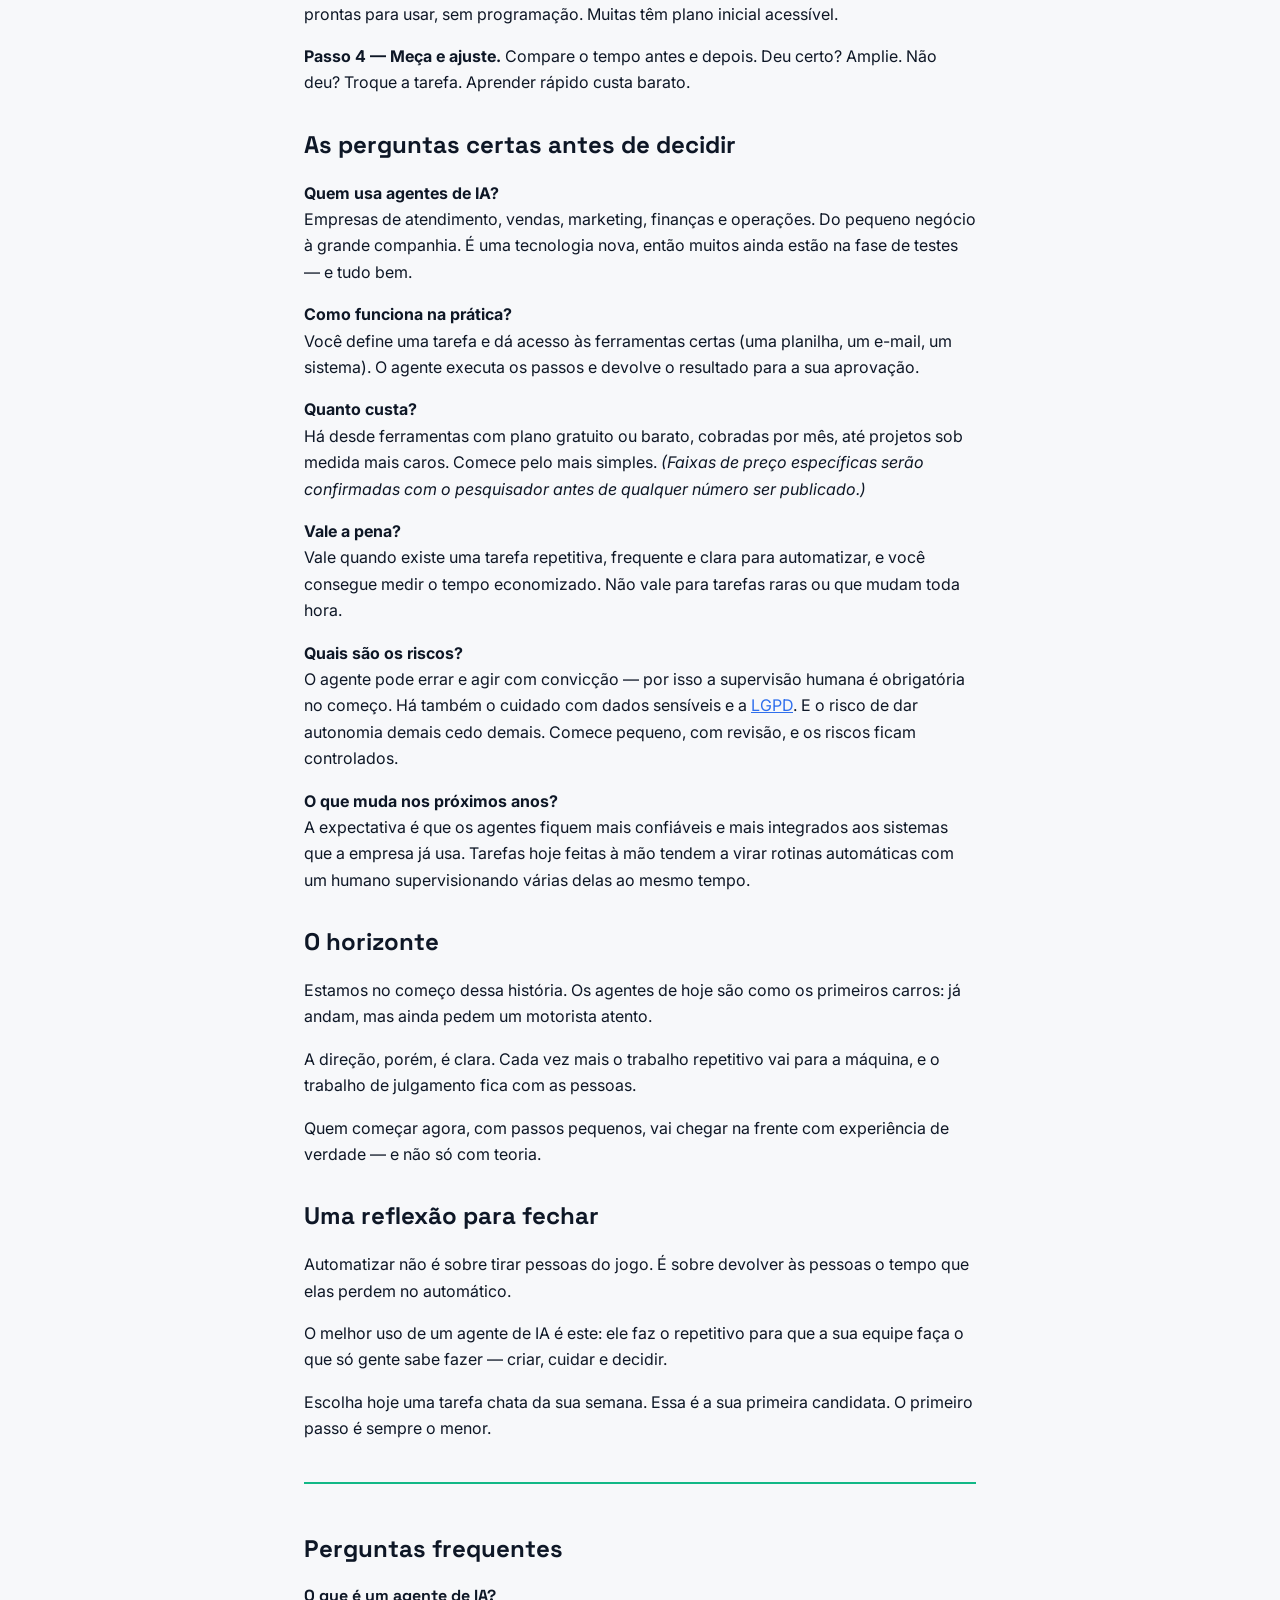
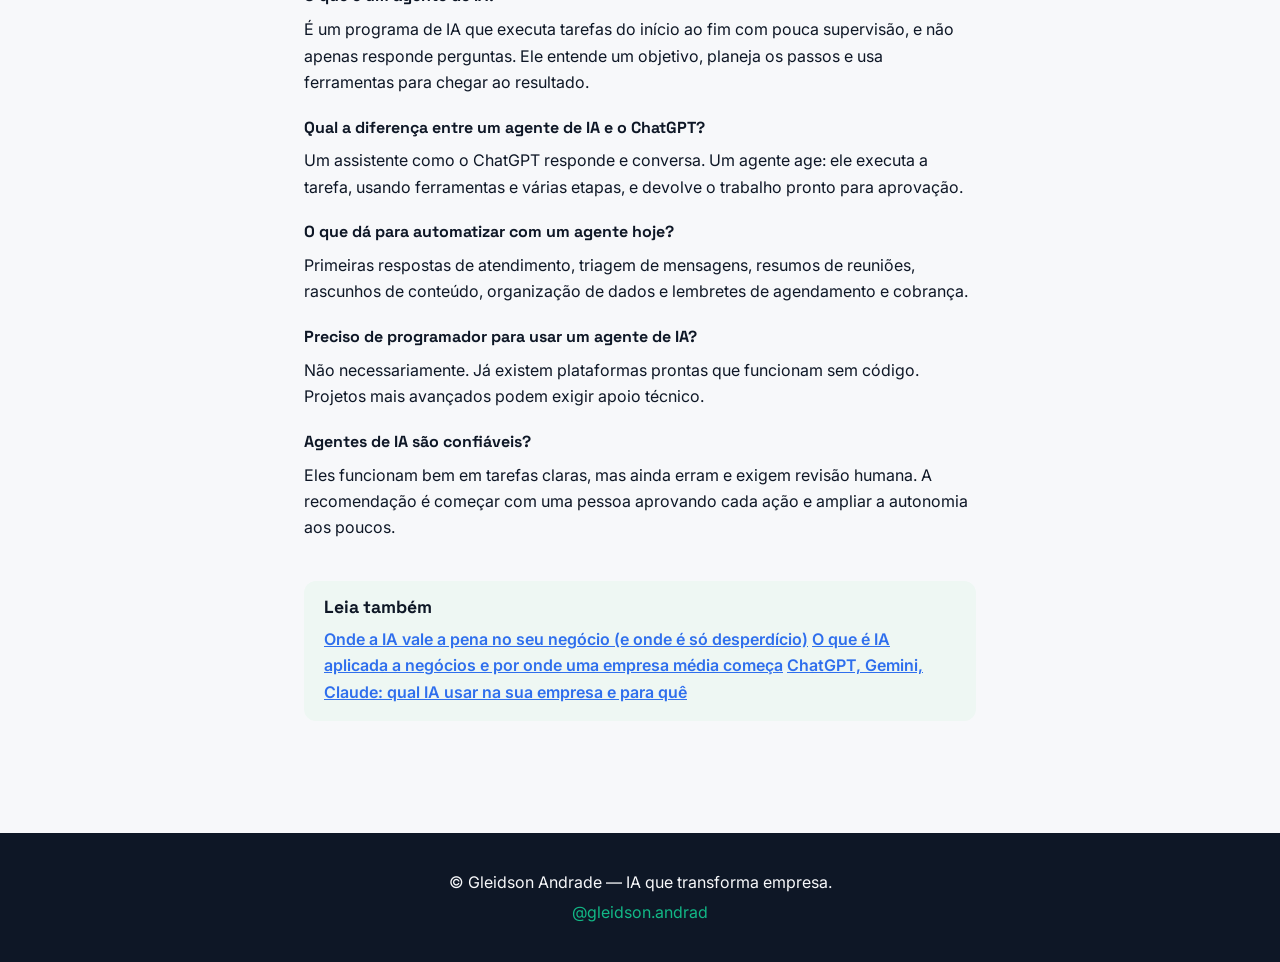
==== commit 0d5c1d0e: "Publish article: Onde a IA vale a pena no seu negocio (GLE-29) New decision-guide article + home car" ====
--- a/blog/agentes-de-ia-na-pratica/index.html
+++ b/blog/agentes-de-ia-na-pratica/index.html
@@ -201,6 +201,7 @@
 
         <aside class="related">
           <h2>Leia também</h2>
+          <a class="related-link" href="https://gleidsonandrade.github.io/blog/onde-ia-vale-a-pena-no-seu-negocio/">Onde a IA vale a pena no seu negócio (e onde é só desperdício)</a>
           <a class="related-link" href="https://gleidsonandrade.github.io/blog/o-que-e-ia-aplicada-a-negocios/">O que é IA aplicada a negócios e por onde uma empresa média começa</a>
           <a class="related-link" href="https://gleidsonandrade.github.io/blog/qual-ia-usar-chatgpt-gemini-claude/">ChatGPT, Gemini, Claude: qual IA usar na sua empresa e para quê</a>
         </aside>
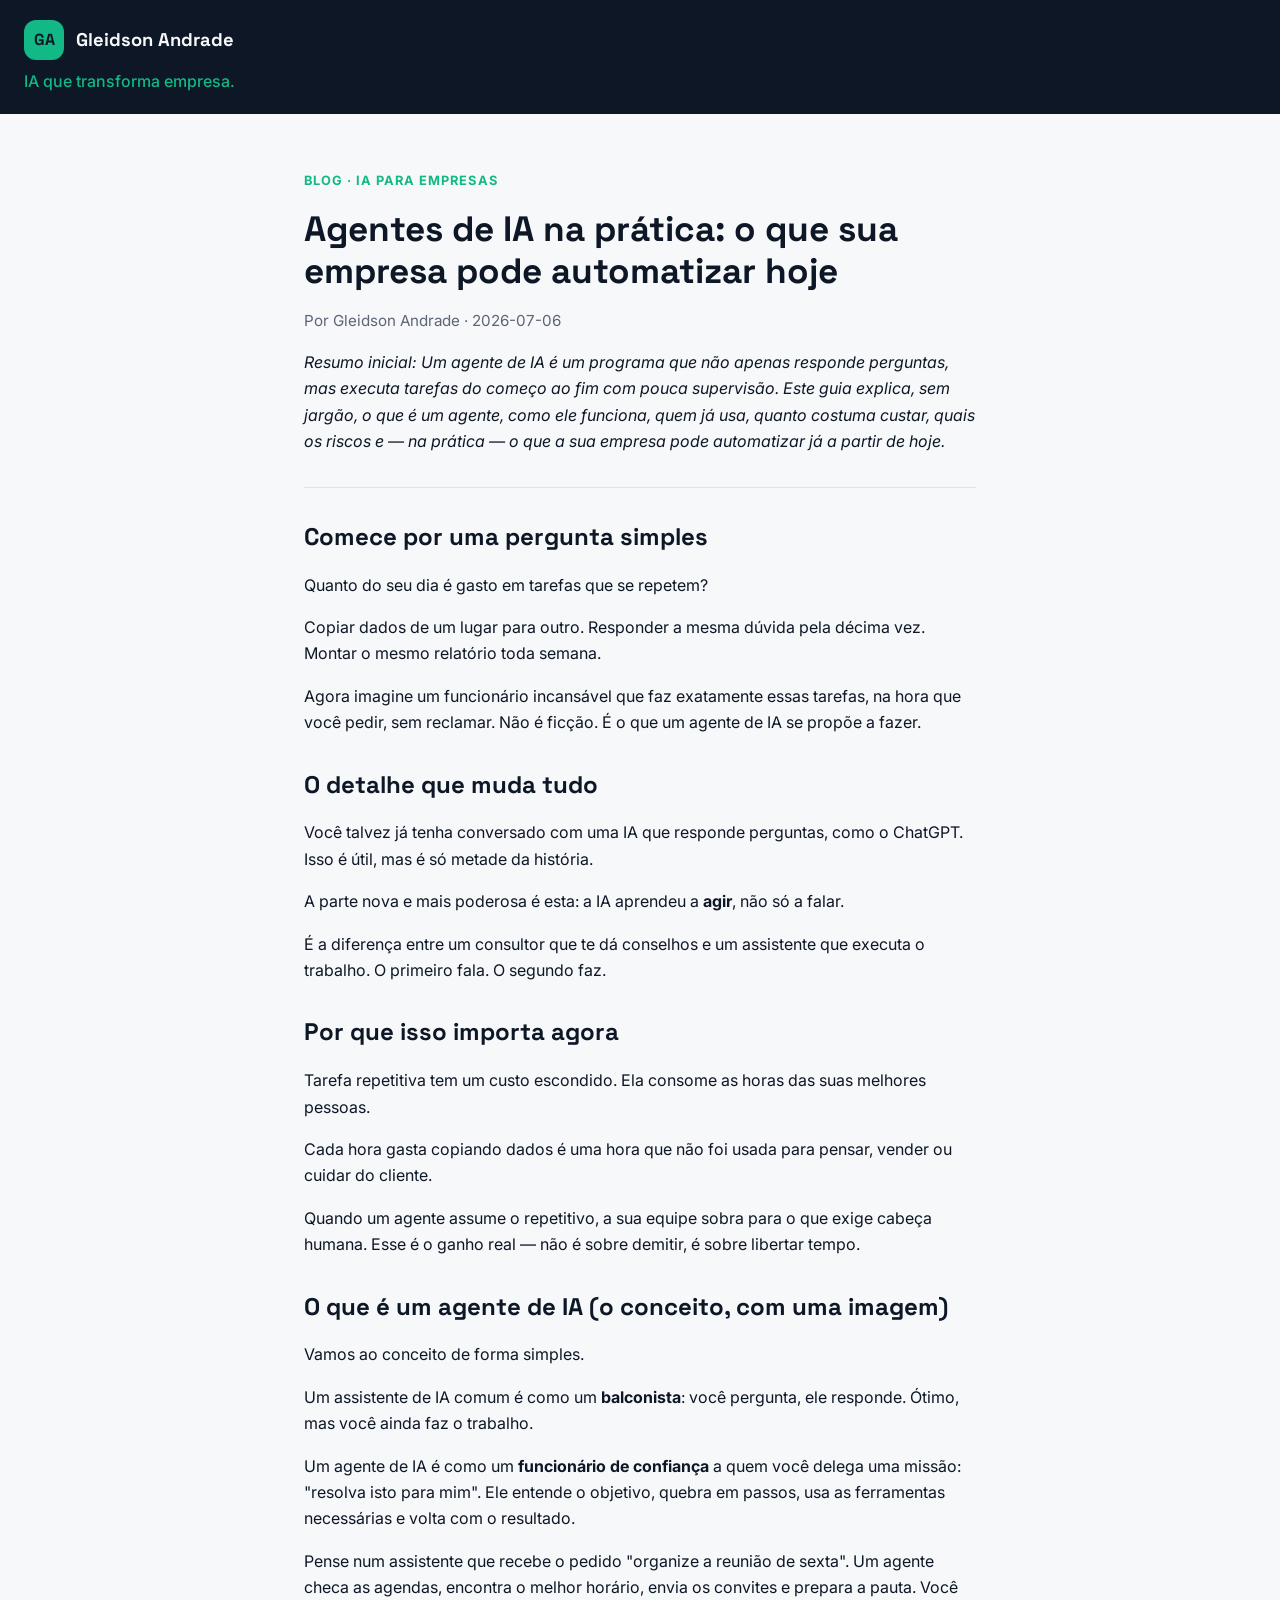
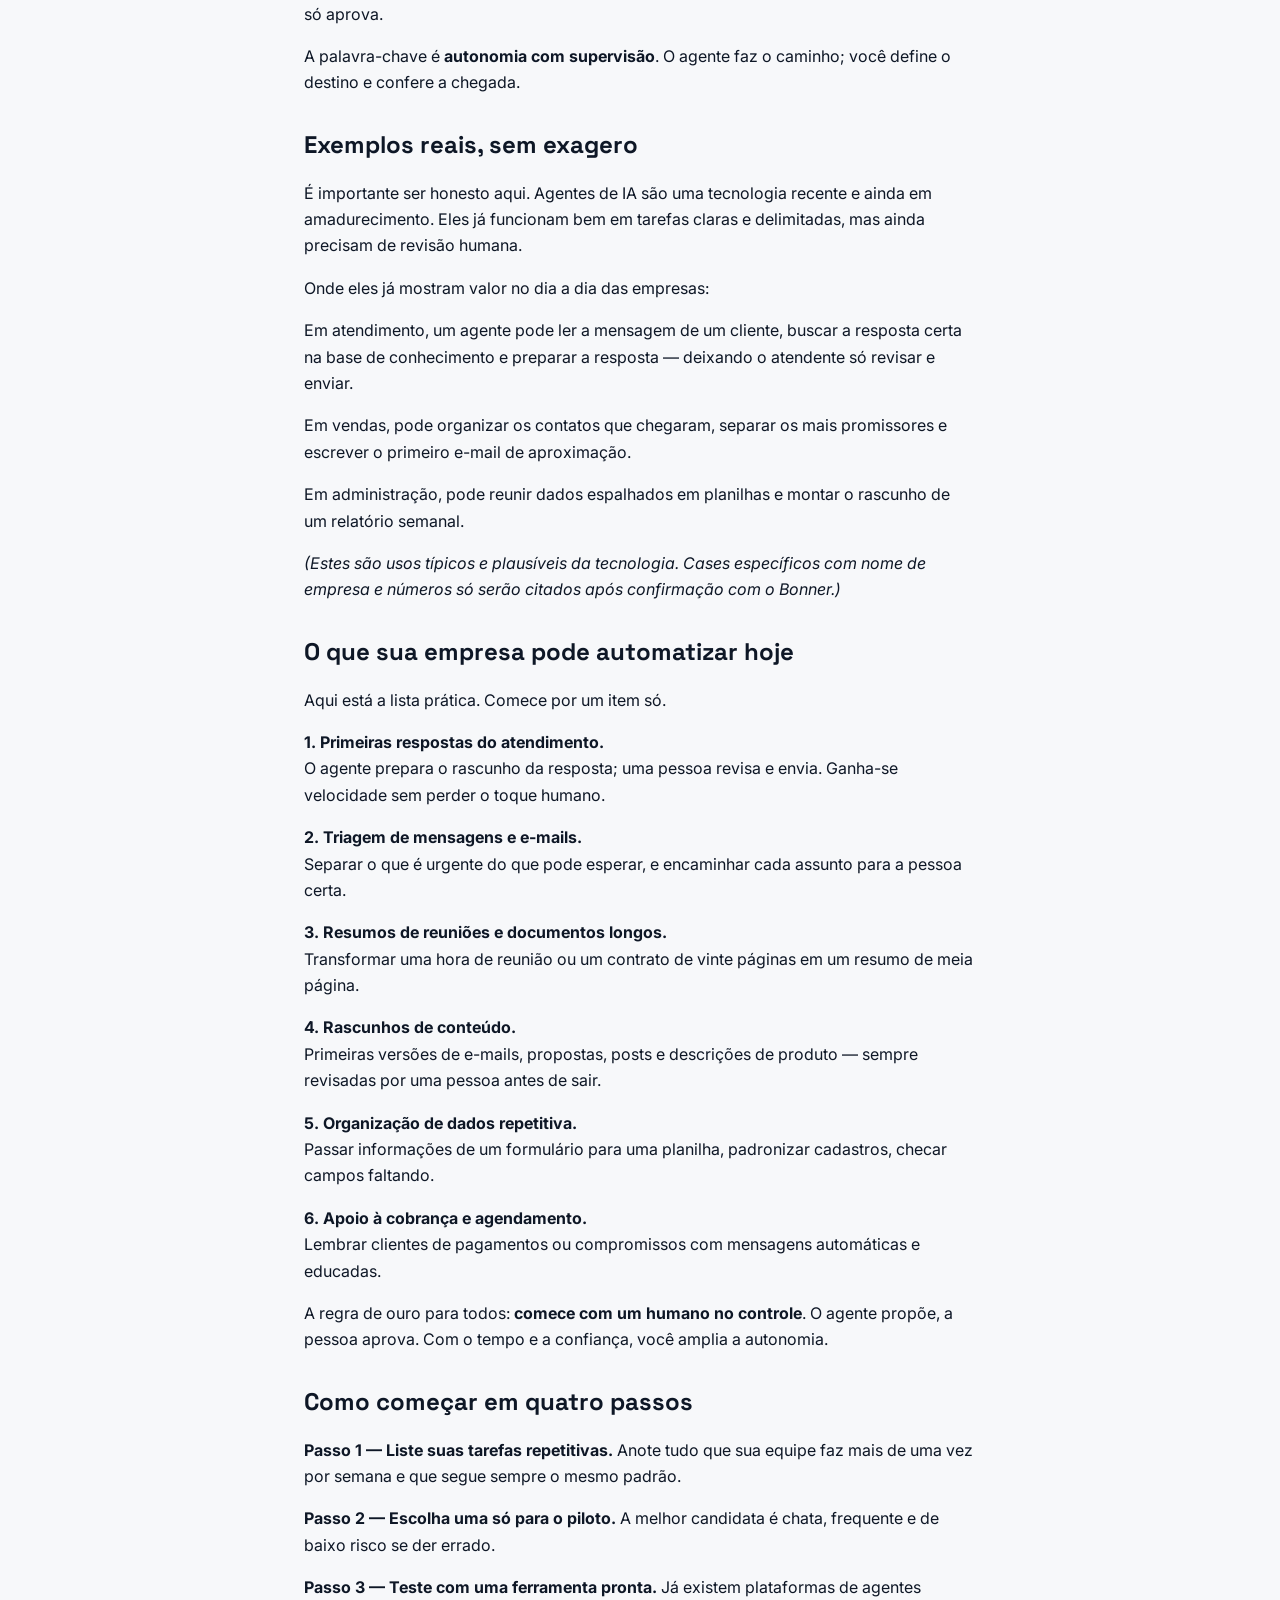
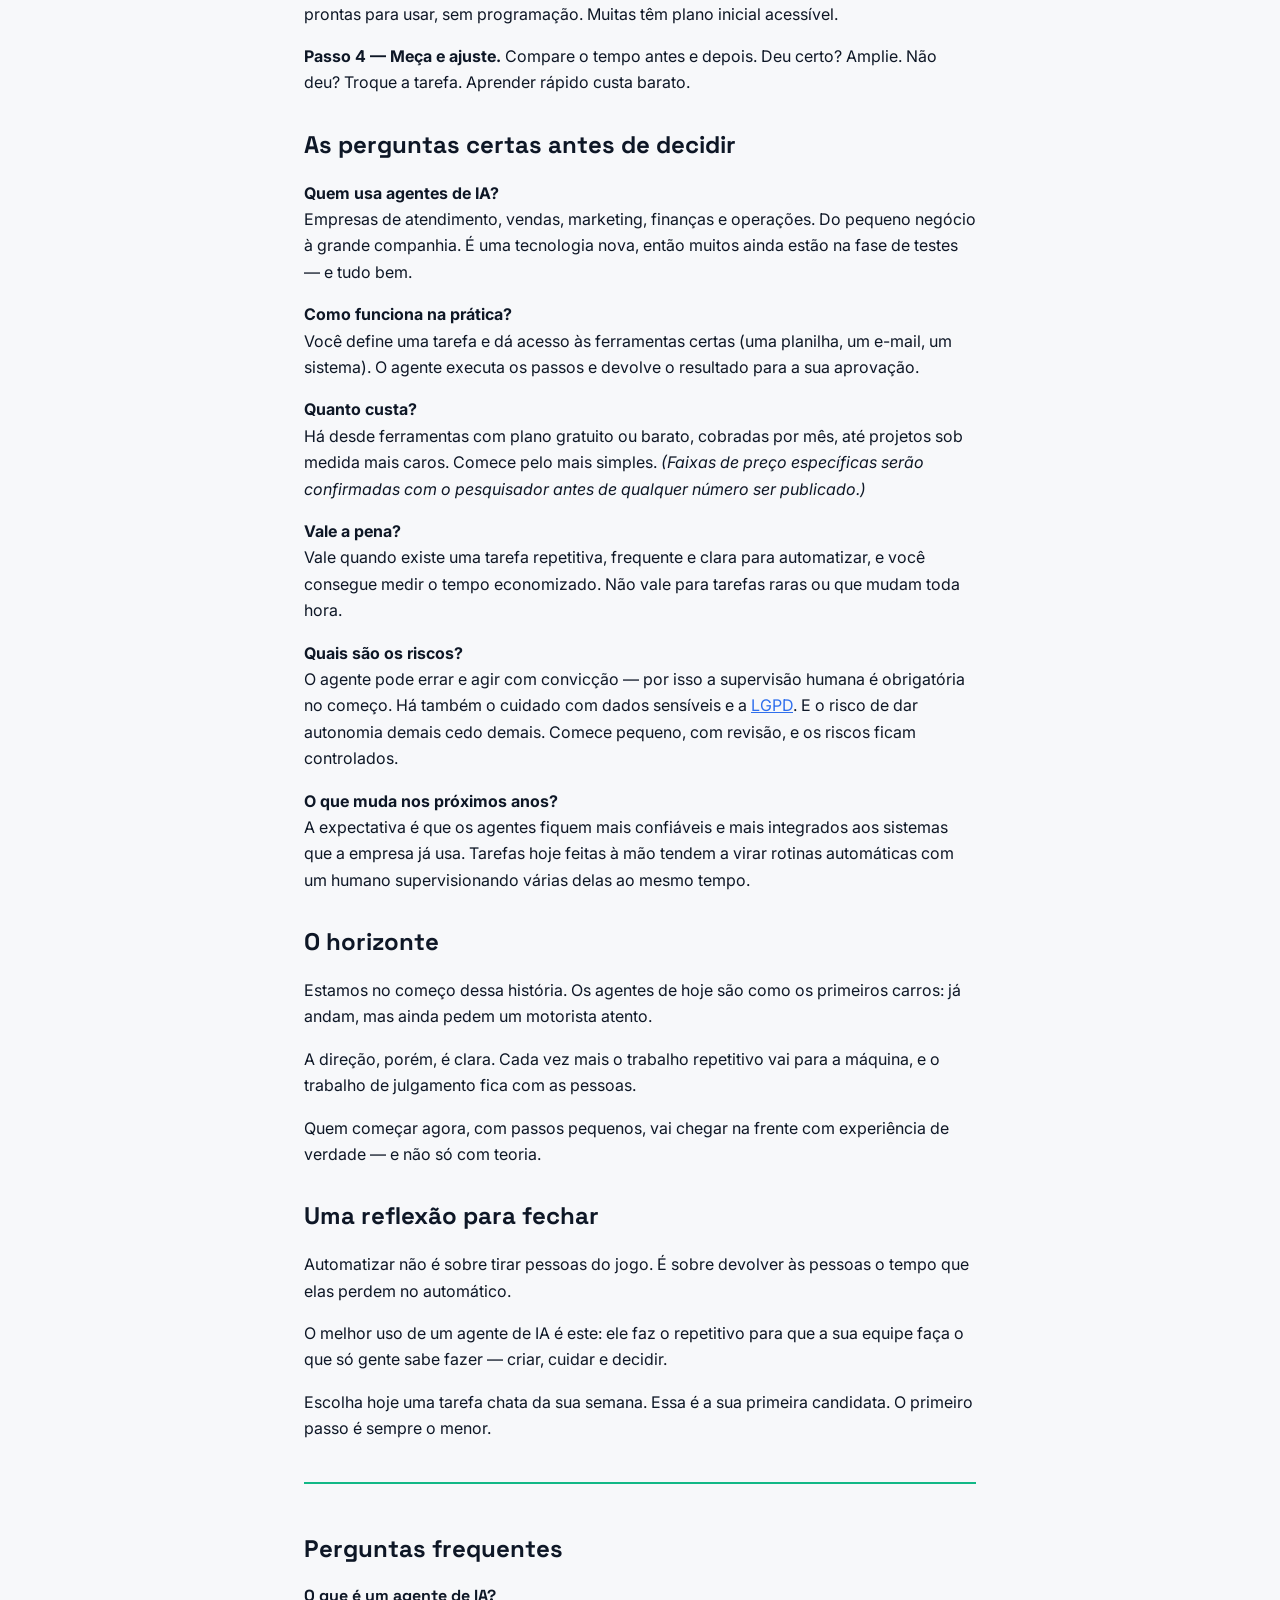
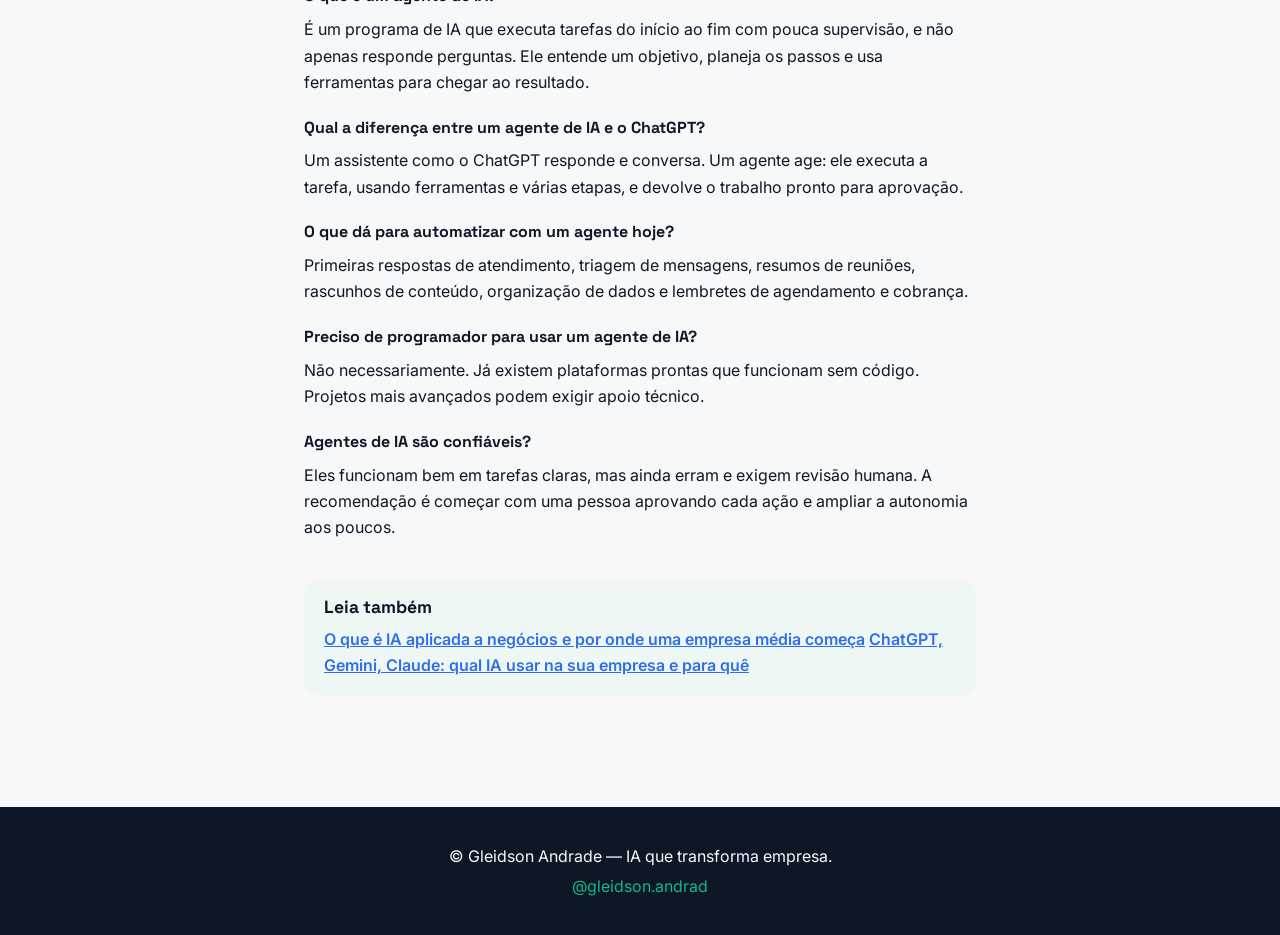
==== commit dda44910: "deploy blog 2026-07-09T00:10:48.258Z" ====
--- a/blog/agentes-de-ia-na-pratica/index.html
+++ b/blog/agentes-de-ia-na-pratica/index.html
@@ -201,7 +201,6 @@
 
         <aside class="related">
           <h2>Leia também</h2>
-          <a class="related-link" href="https://gleidsonandrade.github.io/blog/onde-ia-vale-a-pena-no-seu-negocio/">Onde a IA vale a pena no seu negócio (e onde é só desperdício)</a>
           <a class="related-link" href="https://gleidsonandrade.github.io/blog/o-que-e-ia-aplicada-a-negocios/">O que é IA aplicada a negócios e por onde uma empresa média começa</a>
           <a class="related-link" href="https://gleidsonandrade.github.io/blog/qual-ia-usar-chatgpt-gemini-claude/">ChatGPT, Gemini, Claude: qual IA usar na sua empresa e para quê</a>
         </aside>
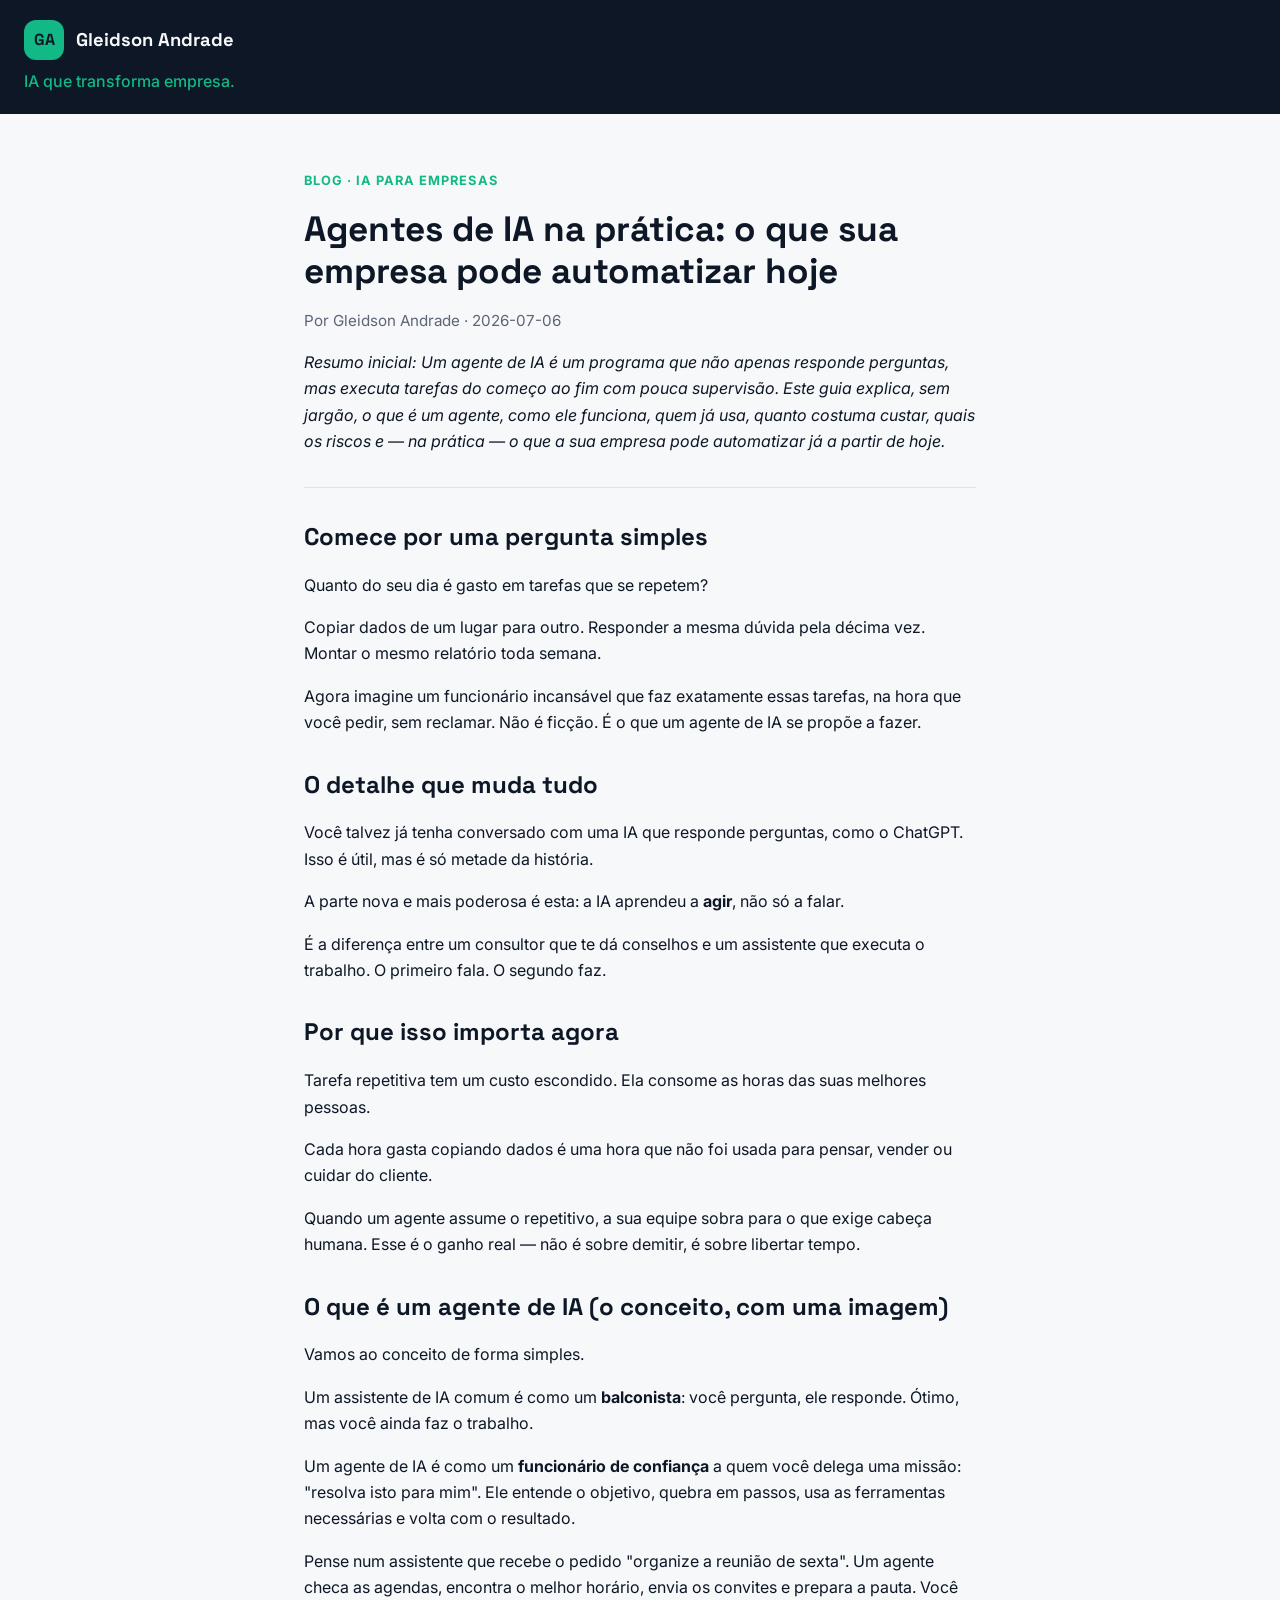
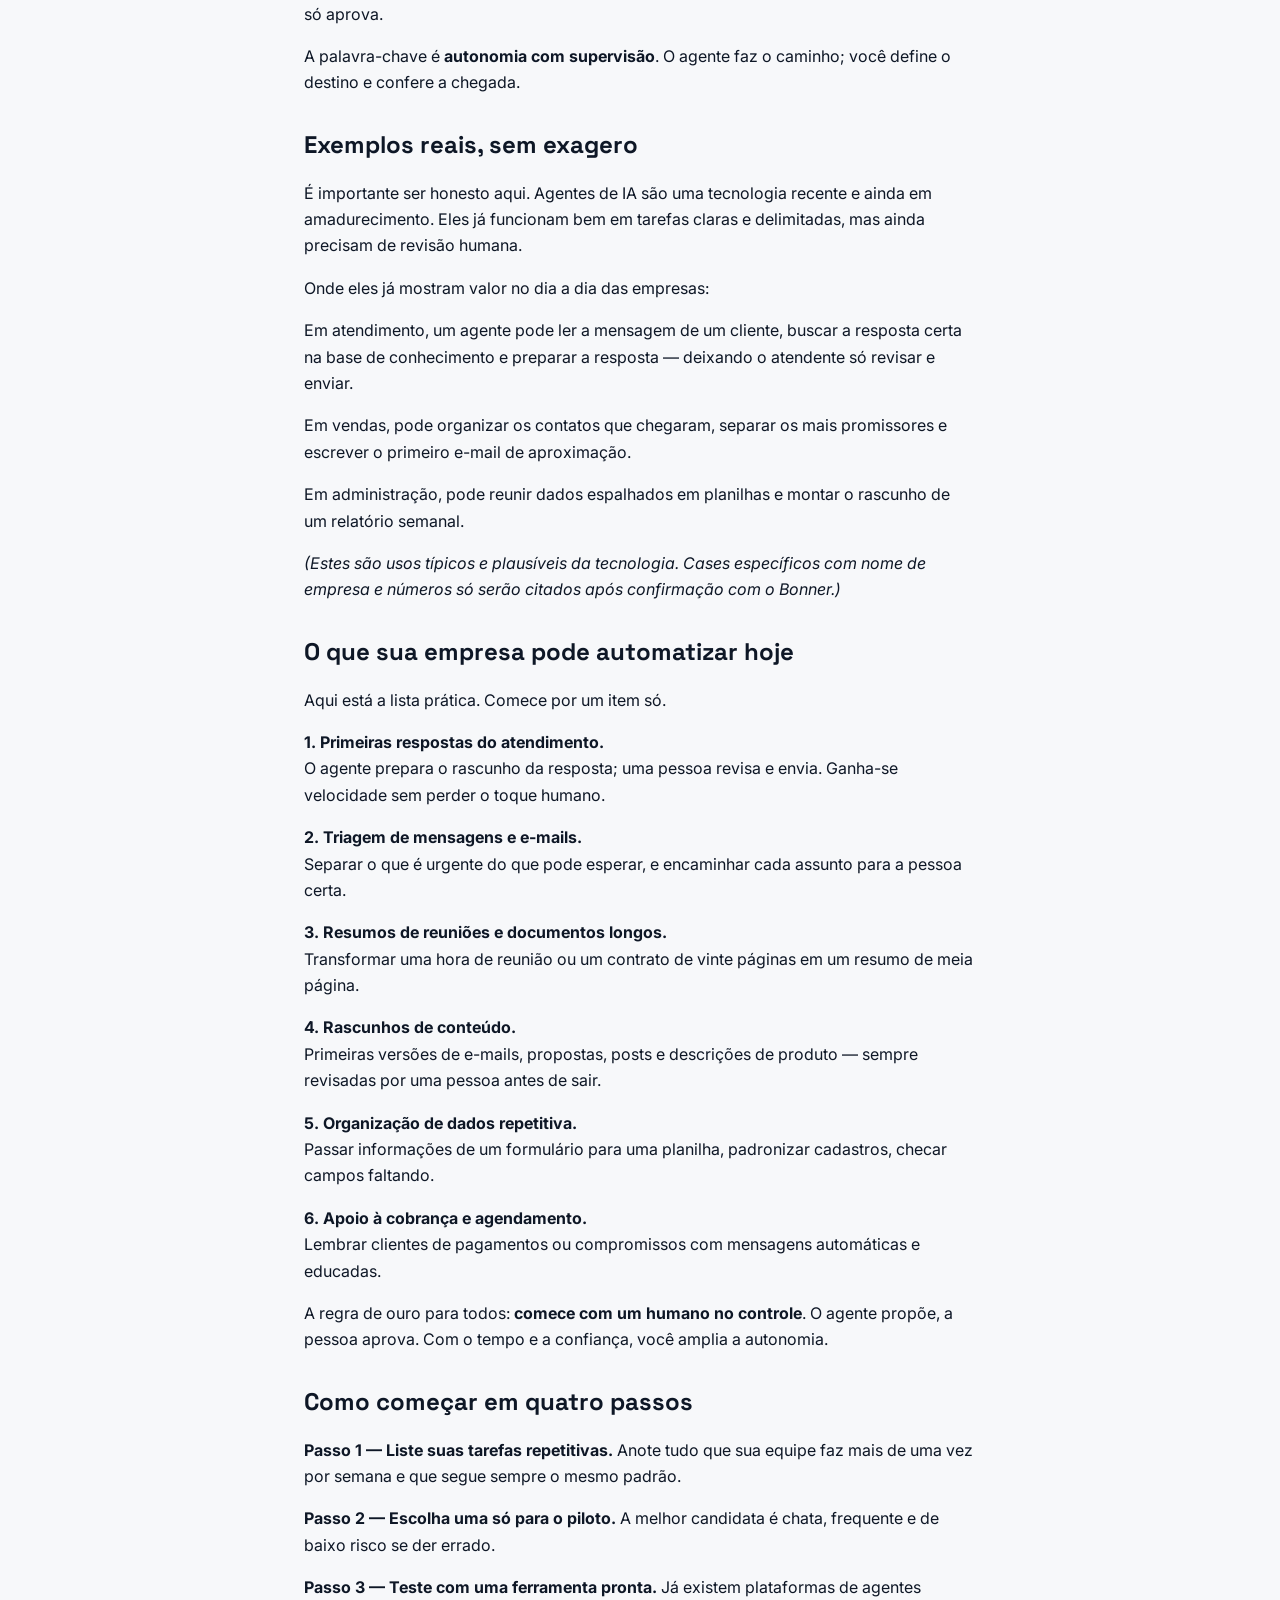
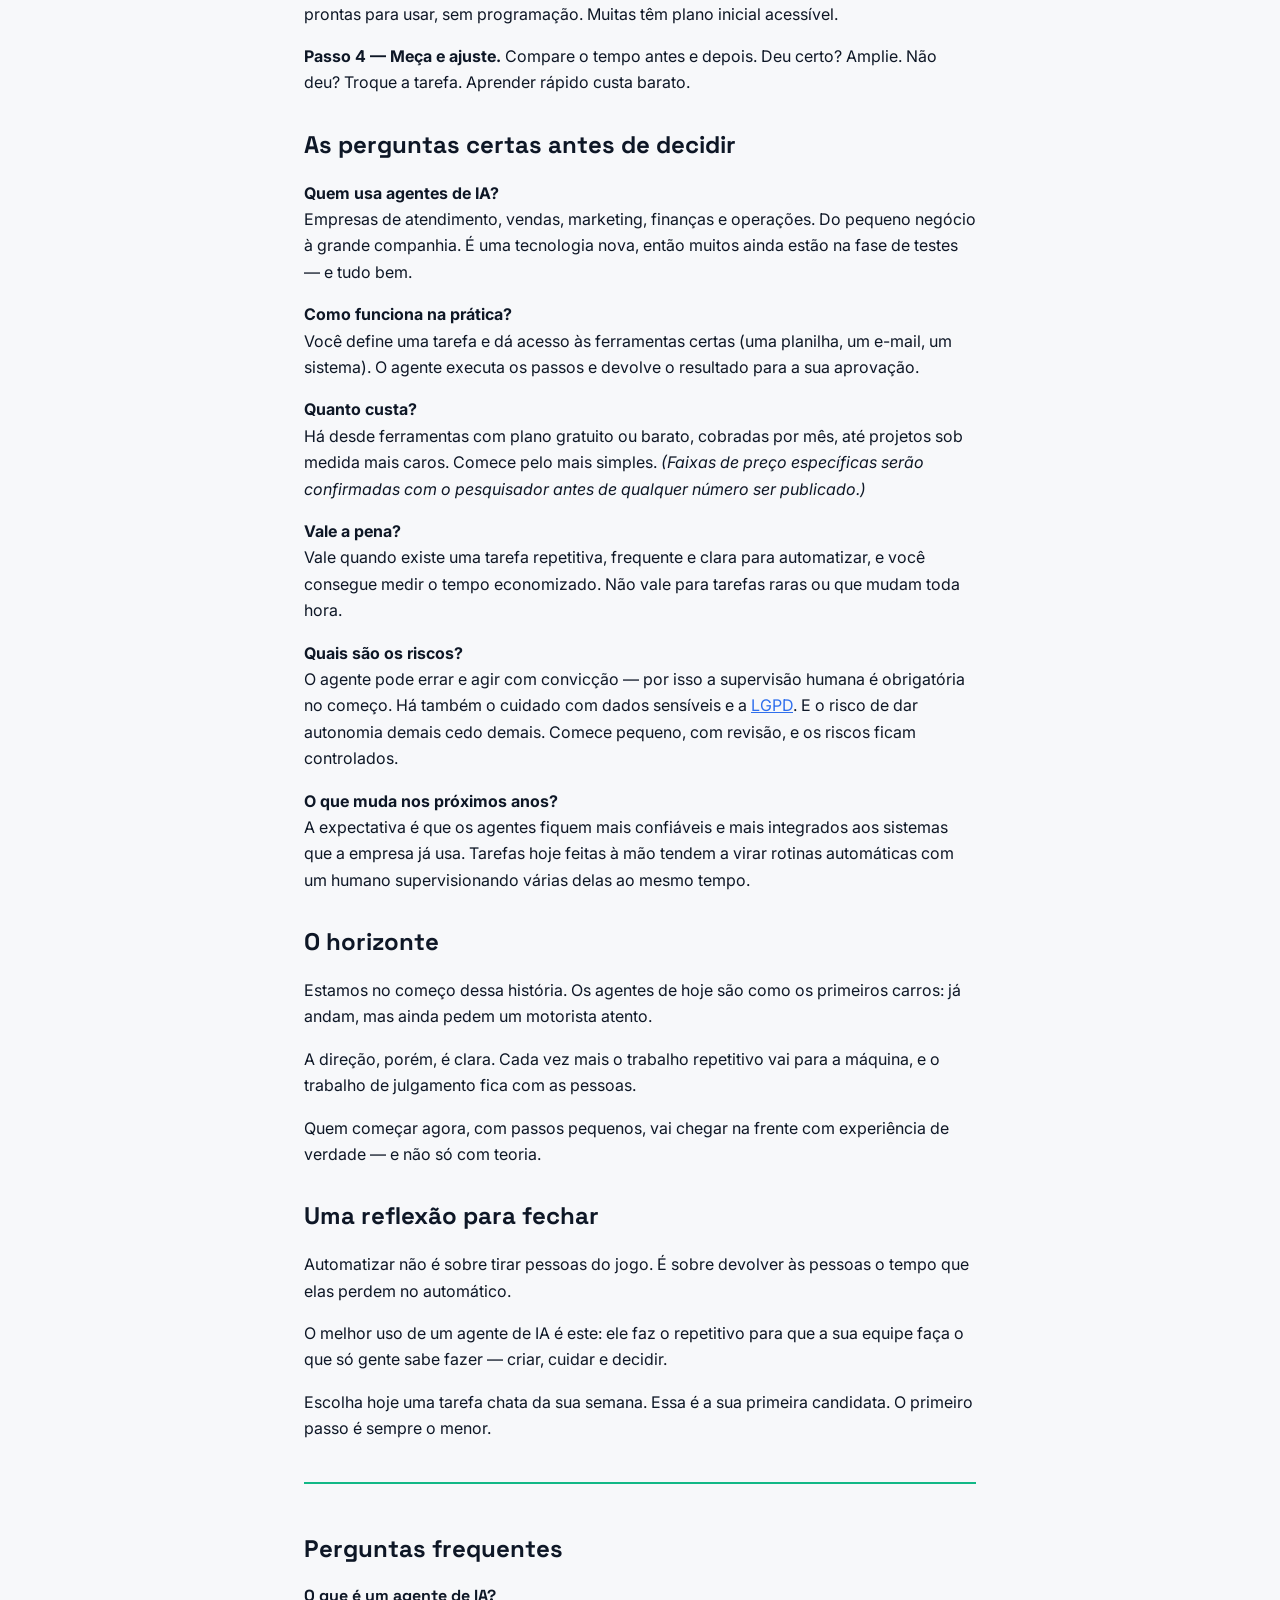
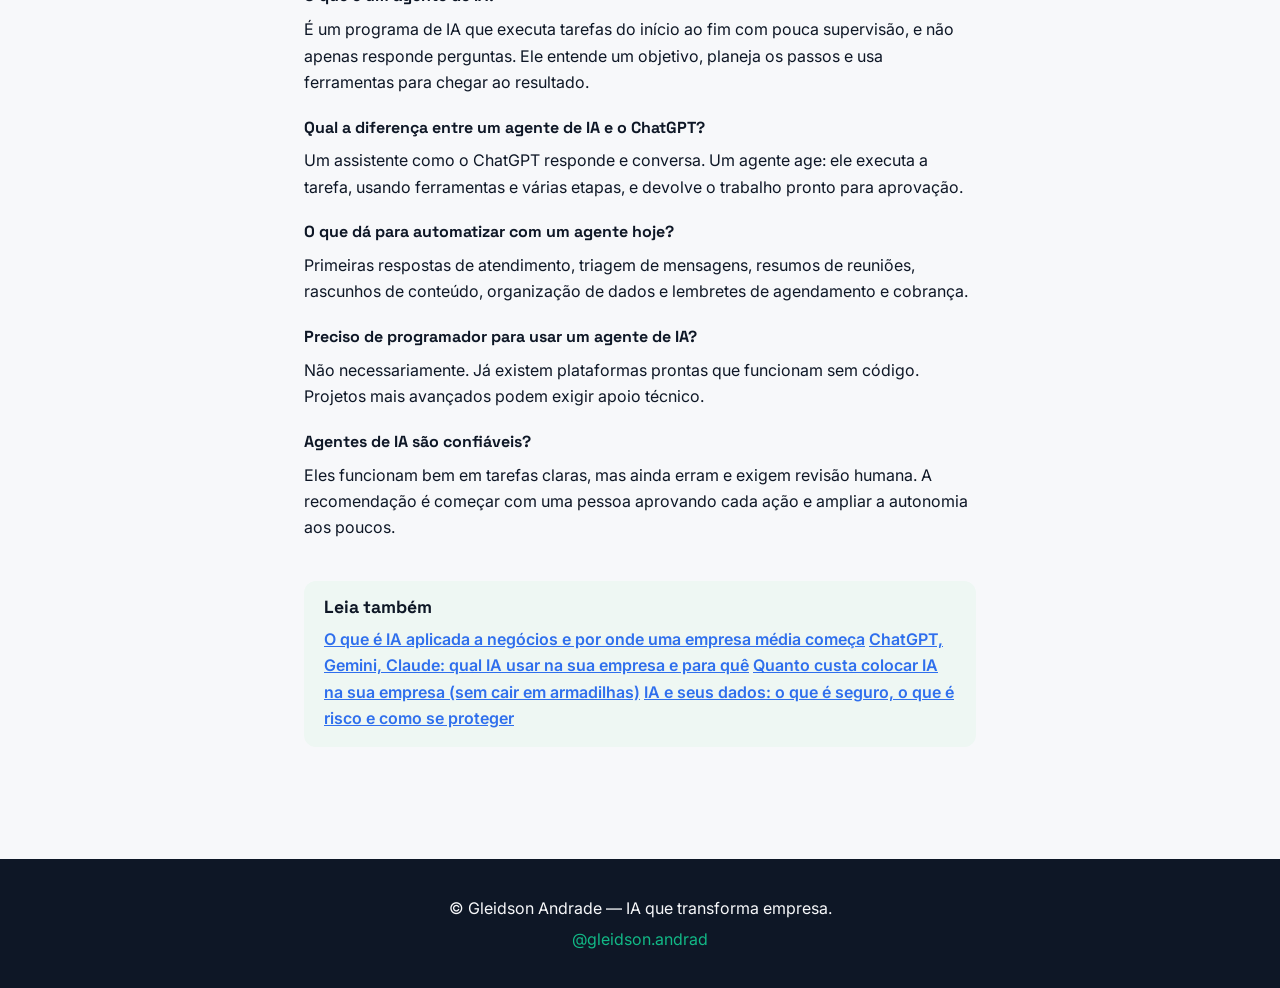
==== commit 914dff84: "feat(blog): publicar Ciclo 3 — Artigos 4 e 5 Artigo 4: Quanto custa colocar IA na sua empresa Artigo" ====
--- a/blog/agentes-de-ia-na-pratica/index.html
+++ b/blog/agentes-de-ia-na-pratica/index.html
@@ -203,6 +203,8 @@
           <h2>Leia também</h2>
           <a class="related-link" href="https://gleidsonandrade.github.io/blog/o-que-e-ia-aplicada-a-negocios/">O que é IA aplicada a negócios e por onde uma empresa média começa</a>
           <a class="related-link" href="https://gleidsonandrade.github.io/blog/qual-ia-usar-chatgpt-gemini-claude/">ChatGPT, Gemini, Claude: qual IA usar na sua empresa e para quê</a>
+          <a class="related-link" href="https://gleidsonandrade.github.io/blog/quanto-custa-ia-na-empresa/">Quanto custa colocar IA na sua empresa (sem cair em armadilhas)</a>
+          <a class="related-link" href="https://gleidsonandrade.github.io/blog/ia-seguranca-dados-empresa/">IA e seus dados: o que é seguro, o que é risco e como se proteger</a>
         </aside>
       </article>
     </main>
